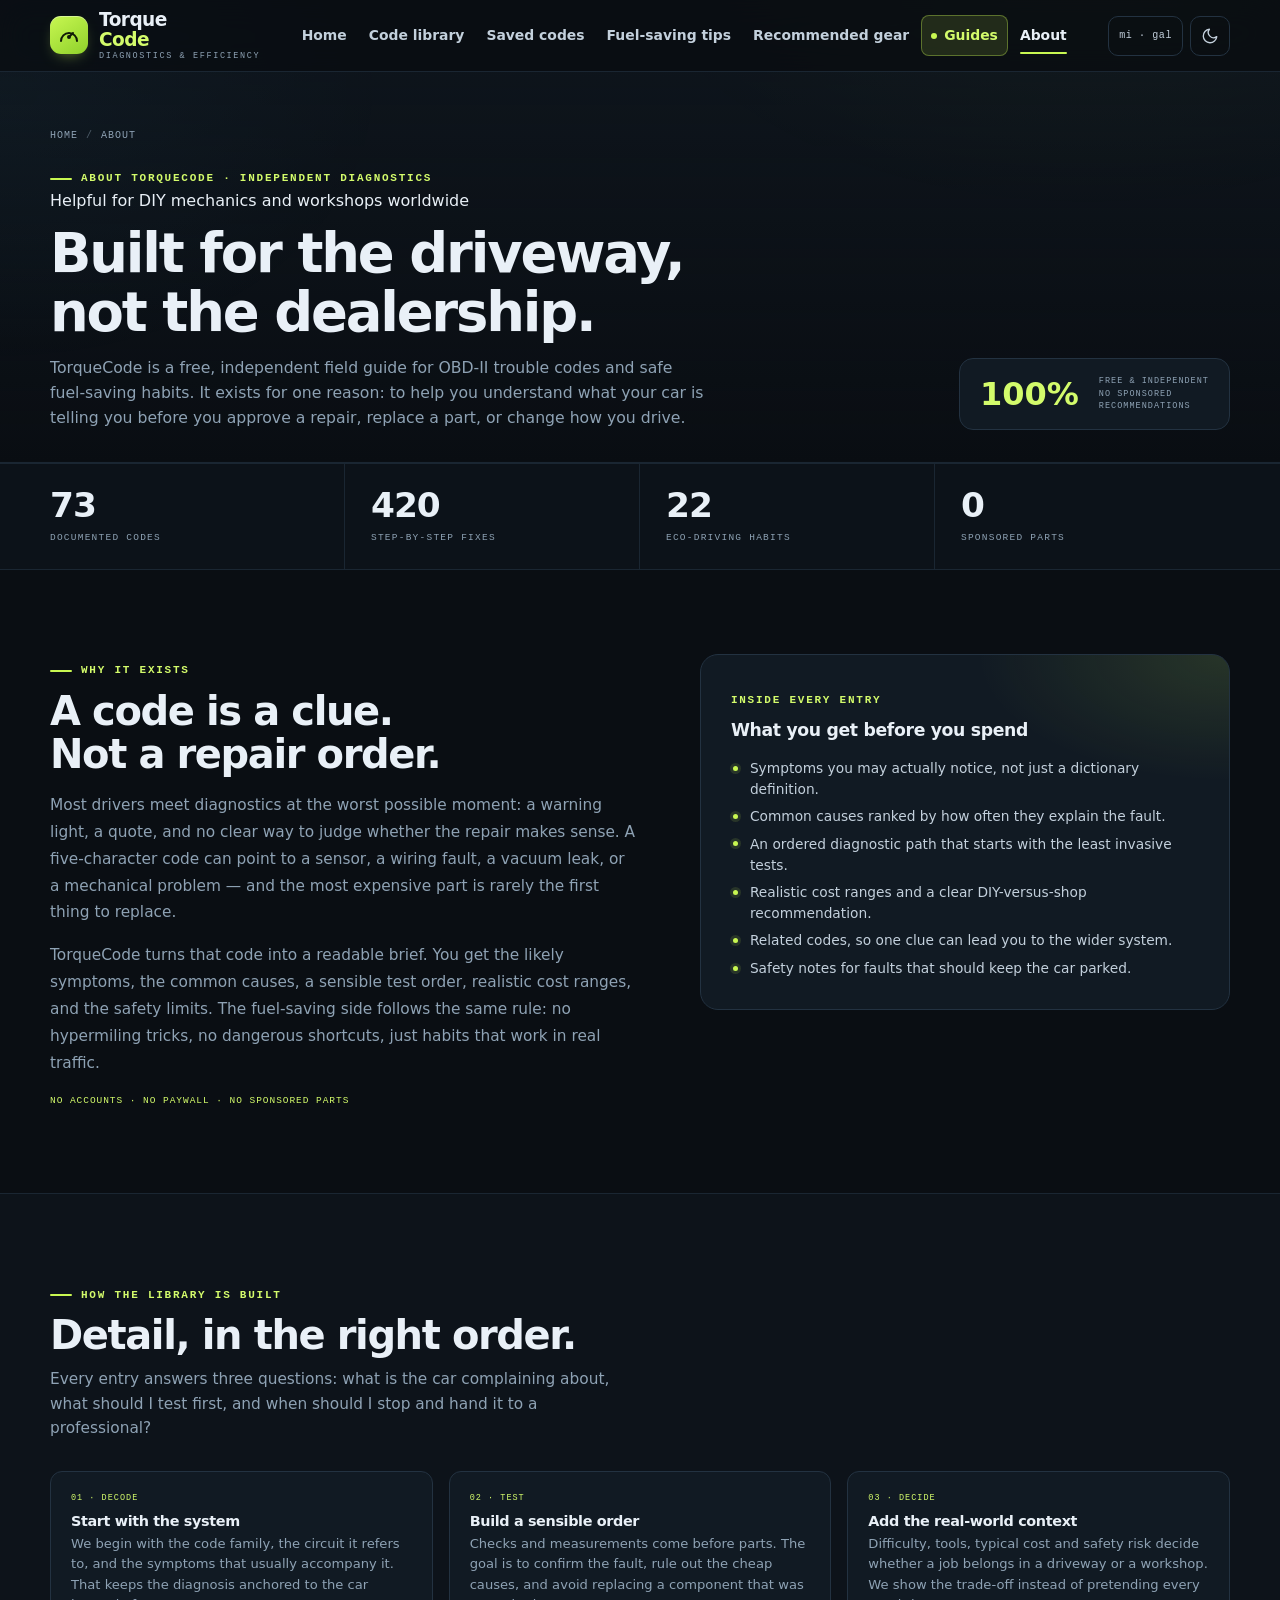
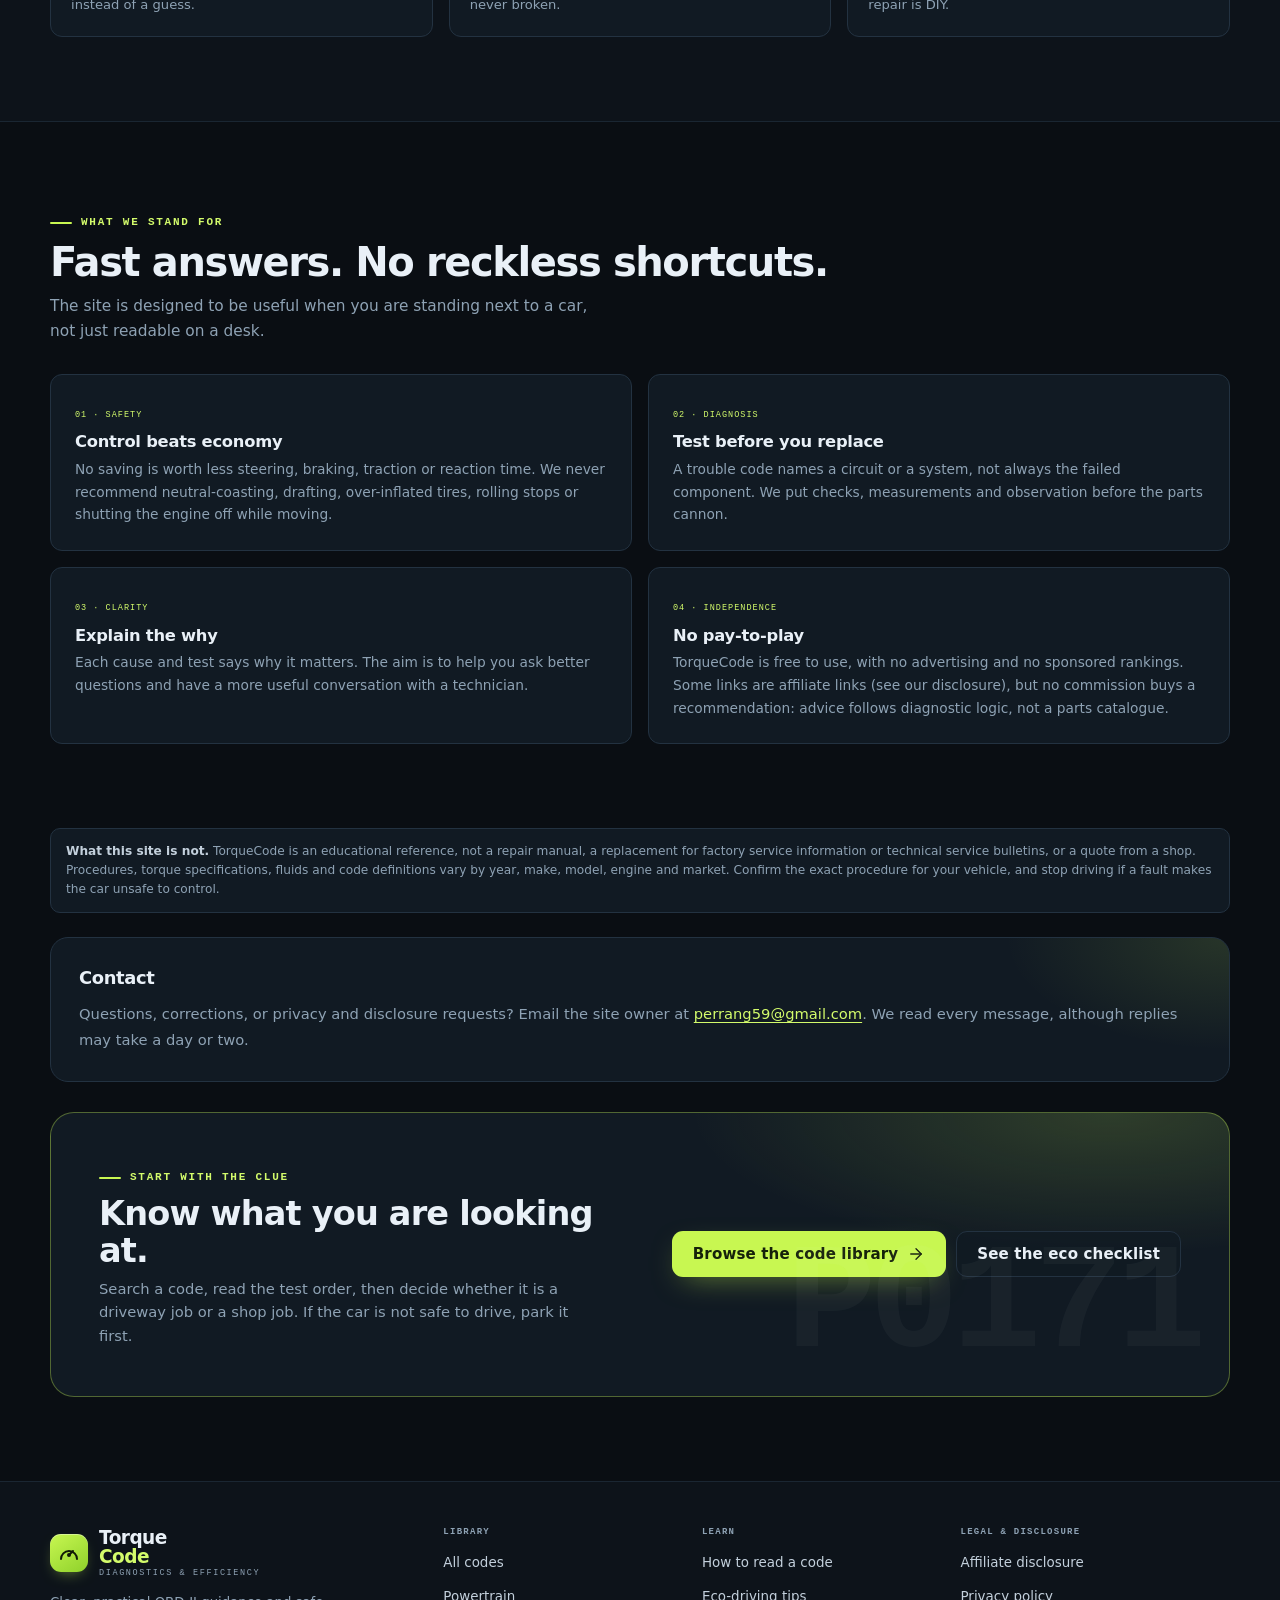
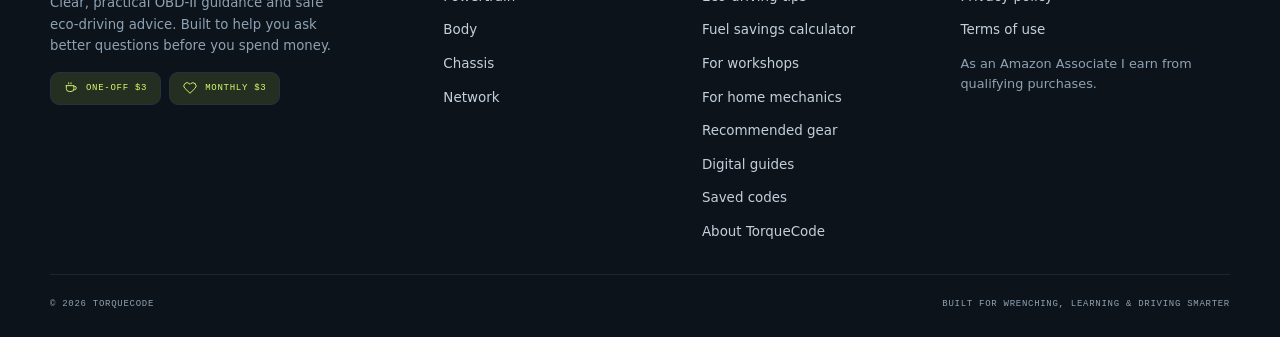
==== torquecode-site/about.html @ 04940f32 "Add worldwide audience tagline to all pages" ====
<!DOCTYPE html>
<html lang="en" data-theme="dark">
<head>
  <!-- Google Tag Manager -->
  <script>(function(w,d,s,l,i){w[l]=w[l]||[];w[l].push({'gtm.start':
new Date().getTime(),event:'gtm.js'});var f=d.getElementsByTagName(s)[0],
j=d.createElement(s),dl=l!='dataLayer'?'&l='+l:'';j.async=true;j.src=
'https://www.googletagmanager.com/gtm.js?id='+i+dl;f.parentNode.insertBefore(j,f);
})(window,document,'script','dataLayer','GTM-W3267GGH');</script>
  <!-- End Google Tag Manager -->
  <!-- Google AdSense -->
  <script async src="https://pagead2.googlesyndication.com/pagead/js/adsbygoogle.js?client=ca-pub-1344509312624965"
     crossorigin="anonymous"></script>
  <!-- End Google AdSense -->
  <meta charset="UTF-8">
  <meta name="viewport" content="width=device-width, initial-scale=1">
  <title>About TorqueCode — Independent OBD-II Guidance</title>
  <meta name="description" content="Why TorqueCode exists: independent, practical OBD-II diagnostics, clear fix paths and safe fuel-saving advice with no sponsored parts or paywalls.">
  <link rel="canonical" href="https://torquecode.co.za/about.html">
  <link rel="alternate" type="application/rss+xml" title="TorqueCode RSS feed" href="https://torquecode.co.za/feed.xml">
  <meta property="og:type" content="website">
  <meta property="og:site_name" content="TorqueCode">
  <meta property="og:locale" content="en_ZA">
  <meta property="og:title" content="About TorqueCode — Independent OBD-II Guidance">
  <meta property="og:description" content="Why TorqueCode exists: independent, practical OBD-II diagnostics, clear fix paths and safe fuel-saving advice with no sponsored parts or paywalls.">
  <meta property="og:url" content="https://torquecode.co.za/about.html">
  <meta name="twitter:card" content="summary">
  <meta name="twitter:title" content="About TorqueCode — Independent OBD-II Guidance">
  <meta name="twitter:description" content="Why TorqueCode exists: independent, practical OBD-II diagnostics, clear fix paths and safe fuel-saving advice with no sponsored parts or paywalls.">
  <script type="application/ld+json">
  {
    "@context": "https://schema.org",
    "@graph": [
      {
        "@type": "Organization",
        "@id": "https://torquecode.co.za/#organization",
        "name": "TorqueCode",
        "url": "https://torquecode.co.za/",
        "logo": "https://torquecode.co.za/favicon.svg",
        "description": "Independent OBD-II diagnostics, repair guidance and safe fuel-saving advice."
      },
      {
        "@type": "AboutPage",
        "@id": "https://torquecode.co.za/about.html#webpage",
        "url": "https://torquecode.co.za/about.html",
        "name": "About TorqueCode — Independent OBD-II Guidance",
        "description": "Why TorqueCode exists: independent, practical OBD-II diagnostics, clear fix paths and safe fuel-saving advice with no sponsored parts or paywalls.",
        "inLanguage": "en",
        "isPartOf": { "@id": "https://torquecode.co.za/#website" },
        "publisher": { "@id": "https://torquecode.co.za/#organization" },
        "about": { "@id": "https://torquecode.co.za/#organization" }
      },
      {
        "@type": "BreadcrumbList",
        "@id": "https://torquecode.co.za/about.html#breadcrumb",
        "itemListElement": [
          { "@type": "ListItem", "position": 1, "name": "Home", "item": "https://torquecode.co.za/" },
          { "@type": "ListItem", "position": 2, "name": "About", "item": "https://torquecode.co.za/about.html" }
        ]
      }
    ]
  }
  </script>
  <meta name="theme-color" content="#0a0e13">
  <link rel="icon" href="favicon.svg" type="image/svg+xml">
  <link rel="stylesheet" href="css/styles.css?v=2">
  <script>
    (function () {
      try {
        var raw = localStorage.getItem("tc-theme");
        if (raw) {
          var theme = JSON.parse(raw);
          if (theme === "light" || theme === "dark") document.documentElement.setAttribute("data-theme", theme);
        }
      } catch (e) { /* default dark */ }
    })();
  </script>
</head>
<body>
  <!-- Google Tag Manager (noscript) -->
  <noscript><iframe src="https://www.googletagmanager.com/ns.html?id=GTM-W3267GGH"
  height="0" width="0" style="display:none;visibility:hidden"></iframe></noscript>
  <!-- End Google Tag Manager (noscript) -->
  <a class="skip-link" href="#main">Skip to content</a>

  <header class="site-header">
    <div class="container header-inner">
      <a class="brand" href="index.html">
        <span class="brand-mark" aria-hidden="true">
          <svg viewBox="0 0 24 24" fill="none" stroke="currentColor" stroke-linecap="round" stroke-linejoin="round">
            <path d="M4 18a8 8 0 1 1 16 0"/><path d="m12 14 4-4"/><circle cx="12" cy="14" r="1" fill="currentColor"/>
          </svg>
        </span>
        <span class="brand-name">Torque<span class="accent">Code</span><small>Diagnostics &amp; efficiency</small></span>
      </a>
      <nav class="nav" id="site-nav" aria-label="Main navigation">
        <a class="nav-link" href="index.html">Home</a>
        <a class="nav-link" href="codes.html">Code library</a>
        <a class="nav-link" href="codes.html?view=saved">Saved codes</a>
        <a class="nav-link" href="tips.html">Fuel-saving tips</a>
        <a class="nav-link" href="gear.html">Recommended gear</a>
        <a class="nav-link nav-guides" href="digital-products.html"><span class="nav-guides-long">Digital guides</span><span class="nav-guides-short">Guides</span></a>
        <a class="nav-link is-active" href="about.html">About</a>
      </nav>
      <div class="header-actions">
        <button class="units-btn" data-units-toggle type="button" aria-label="Switch to kilometres and litres" title="Switch to kilometres and litres">
          <span data-units-label>mi · gal</span>
        </button>
        <button class="icon-btn theme-toggle" data-theme-toggle type="button" aria-label="Switch to light theme" title="Switch theme">
          <svg class="icon moon" viewBox="0 0 24 24" aria-hidden="true"><path d="M21 12.8A9 9 0 1 1 11.2 3 7 7 0 0 0 21 12.8z"/></svg>
          <svg class="icon sun" viewBox="0 0 24 24" aria-hidden="true"><circle cx="12" cy="12" r="4"/><path d="M12 2v2M12 20v2M4.93 4.93l1.42 1.42M17.66 17.66l1.41 1.41M2 12h2M20 12h2M4.93 19.07l1.42-1.42M17.66 6.34l1.41-1.41"/></svg>
        </button>
        <button class="icon-btn menu-btn" data-menu-toggle type="button" aria-label="Open menu" aria-expanded="false" aria-controls="site-nav">
          <svg class="icon" viewBox="0 0 24 24" aria-hidden="true"><path d="M4 7h16M4 12h16M4 17h16"/></svg>
        </button>
      </div>
    </div>
  </header>

  <main id="main">
    <section class="page-hero">
      <div class="container">
        <nav class="breadcrumb" aria-label="Breadcrumb">
          <a href="index.html">Home</a><span class="sep">/</span><span>About</span>
        </nav>
        <div class="page-hero-with-side">
          <div>
            <span class="eyebrow">About TorqueCode · independent diagnostics</span>
            <p class="worldwide-note">Helpful for DIY mechanics and workshops worldwide</p>
            <h1 class="page-title">Built for the driveway,<br>not the dealership.</h1>
            <p class="page-sub">TorqueCode is a free, independent field guide for OBD-II trouble codes and safe fuel-saving habits. It exists for one reason: to help you understand what your car is telling you before you approve a repair, replace a part, or change how you drive.</p>
          </div>
          <div class="hero-mini-panel">
            <div class="big">100%</div>
            <div class="small">free &amp; independent<br>no sponsored<br>recommendations</div>
          </div>
        </div>
      </div>
    </section>

    <section class="stat-strip" aria-label="TorqueCode at a glance">
      <div class="container">
        <div class="stats">
          <div class="stat">
            <div class="stat-value">73</div>
            <div class="stat-label">Documented codes</div>
          </div>
          <div class="stat">
            <div class="stat-value">420</div>
            <div class="stat-label">Step-by-step fixes</div>
          </div>
          <div class="stat">
            <div class="stat-value">22</div>
            <div class="stat-label">Eco-driving habits</div>
          </div>
          <div class="stat">
            <div class="stat-value">0</div>
            <div class="stat-label">Sponsored parts</div>
          </div>
        </div>
      </div>
    </section>

    <section class="section">
      <div class="container about-grid">
        <div class="about-copy reveal">
          <span class="eyebrow">Why it exists</span>
          <h2 class="section-title">A code is a clue.<br>Not a repair order.</h2>
          <p>Most drivers meet diagnostics at the worst possible moment: a warning light, a quote, and no clear way to judge whether the repair makes sense. A five-character code can point to a sensor, a wiring fault, a vacuum leak, or a mechanical problem — and the most expensive part is rarely the first thing to replace.</p>
          <p>TorqueCode turns that code into a readable brief. You get the likely symptoms, the common causes, a sensible test order, realistic cost ranges, and the safety limits. The fuel-saving side follows the same rule: no hypermiling tricks, no dangerous shortcuts, just habits that work in real traffic.</p>
          <p class="about-signoff">No accounts · no paywall · no sponsored parts</p>
        </div>

        <aside class="about-panel reveal" aria-labelledby="inside-entry">
          <span class="eyebrow no-rule">Inside every entry</span>
          <h3 id="inside-entry">What you get before you spend</h3>
          <ul class="check-list">
            <li>Symptoms you may actually notice, not just a dictionary definition.</li>
            <li>Common causes ranked by how often they explain the fault.</li>
            <li>An ordered diagnostic path that starts with the least invasive tests.</li>
            <li>Realistic cost ranges and a clear DIY-versus-shop recommendation.</li>
            <li>Related codes, so one clue can lead you to the wider system.</li>
            <li>Safety notes for faults that should keep the car parked.</li>
          </ul>
        </aside>
      </div>
    </section>

    <section class="section" style="background: var(--bg-soft); border-block: 1px solid var(--line-soft);">
      <div class="container">
        <div class="section-head">
          <div>
            <span class="eyebrow">How the library is built</span>
            <h2 class="section-title">Detail, in the right order.</h2>
            <p class="section-sub">Every entry answers three questions: what is the car complaining about, what should I test first, and when should I stop and hand it to a professional?</p>
          </div>
        </div>
        <div class="facts">
          <div class="fact">
            <div class="fact-label">01 · Decode</div>
            <h3>Start with the system</h3>
            <p>We begin with the code family, the circuit it refers to, and the symptoms that usually accompany it. That keeps the diagnosis anchored to the car instead of a guess.</p>
          </div>
          <div class="fact">
            <div class="fact-label">02 · Test</div>
            <h3>Build a sensible order</h3>
            <p>Checks and measurements come before parts. The goal is to confirm the fault, rule out the cheap causes, and avoid replacing a component that was never broken.</p>
          </div>
          <div class="fact">
            <div class="fact-label">03 · Decide</div>
            <h3>Add the real-world context</h3>
            <p>Difficulty, tools, typical cost and safety risk decide whether a job belongs in a driveway or a workshop. We show the trade-off instead of pretending every repair is DIY.</p>
          </div>
        </div>
      </div>
    </section>

    <section class="section">
      <div class="container">
        <div class="section-head">
          <div>
            <span class="eyebrow">What we stand for</span>
            <h2 class="section-title">Fast answers. No reckless shortcuts.</h2>
            <p class="section-sub">The site is designed to be useful when you are standing next to a car, not just readable on a desk.</p>
          </div>
        </div>
        <div class="about-values">
          <article class="about-value">
            <span class="num">01 · Safety</span>
            <h3>Control beats economy</h3>
            <p>No saving is worth less steering, braking, traction or reaction time. We never recommend neutral-coasting, drafting, over-inflated tires, rolling stops or shutting the engine off while moving.</p>
          </article>
          <article class="about-value">
            <span class="num">02 · Diagnosis</span>
            <h3>Test before you replace</h3>
            <p>A trouble code names a circuit or a system, not always the failed component. We put checks, measurements and observation before the parts cannon.</p>
          </article>
          <article class="about-value">
            <span class="num">03 · Clarity</span>
            <h3>Explain the why</h3>
            <p>Each cause and test says why it matters. The aim is to help you ask better questions and have a more useful conversation with a technician.</p>
          </article>
          <article class="about-value">
            <span class="num">04 · Independence</span>
            <h3>No pay-to-play</h3>
            <p>TorqueCode is free to use, with no advertising and no sponsored rankings. Some links are affiliate links (see our <a href="disclosure.html">disclosure</a>), but no commission buys a recommendation: advice follows diagnostic logic, not a parts catalogue.</p>
          </article>
        </div>
      </div>
    </section>

    <section class="section" style="padding-top: 0;">
      <div class="container">
        <div class="disclaimer">
          <strong>What this site is not.</strong> TorqueCode is an educational reference, not a repair manual, a replacement for factory service information or technical service bulletins, or a quote from a shop. Procedures, torque specifications, fluids and code definitions vary by year, make, model, engine and market. Confirm the exact procedure for your vehicle, and stop driving if a fault makes the car unsafe to control.
        </div>
        <div class="legal-block" style="margin-top: 24px;">
          <h2>Contact</h2>
          <p>Questions, corrections, or privacy and disclosure requests? Email the site owner at <a href="mailto:perrang59@gmail.com">perrang59@gmail.com</a>. We read every message, although replies may take a day or two.</p>
        </div>
        <div class="cta-band reveal" style="margin-top: 30px;">
          <div>
            <span class="eyebrow">Start with the clue</span>
            <h2 style="margin-top: 10px;">Know what you are looking at.</h2>
            <p>Search a code, read the test order, then decide whether it is a driveway job or a shop job. If the car is not safe to drive, park it first.</p>
          </div>
          <div style="display: flex; gap: 10px; flex-wrap: wrap;">
            <a class="btn btn-primary" href="codes.html">Browse the code library <svg class="icon" viewBox="0 0 24 24" aria-hidden="true"><path d="M5 12h14"/><path d="m12 5 7 7-7 7"/></svg></a>
            <a class="btn btn-ghost" href="tips.html">See the eco checklist</a>
          </div>
        </div>
      </div>
    </section>
  </main>

  <footer class="site-footer">
    <div class="container">
      <div class="footer-grid">
        <div class="footer-brand">
          <a class="brand" href="index.html">
            <span class="brand-mark" aria-hidden="true">
              <svg viewBox="0 0 24 24" fill="none" stroke="currentColor" stroke-linecap="round" stroke-linejoin="round">
                <path d="M4 18a8 8 0 1 1 16 0"/><path d="m12 14 4-4"/><circle cx="12" cy="14" r="1" fill="currentColor"/>
              </svg>
            </span>
            <span class="brand-name">Torque<span class="accent">Code</span><small>Diagnostics &amp; efficiency</small></span>
          </a>
          <p>Clear, practical OBD-II guidance and safe eco-driving advice. Built to help you ask better questions before you spend money.</p>
          <div class="support-actions">
            <a class="support-btn" href="https://www.patreon.com/torquecode/posts/torquecode-one-3-175774442" target="_blank" rel="noopener noreferrer" title="One-off $3 support - never required to use TorqueCode">
              <svg viewBox="0 0 24 24" fill="none" stroke="currentColor" stroke-width="1.6" stroke-linecap="round" stroke-linejoin="round" aria-hidden="true"><path d="M4 8h13v5a5 5 0 0 1-5 5H9a5 5 0 0 1-5-5V8z"/><path d="M17 9h1a3 3 0 0 1 0 6h-1"/><path d="M8 3v2M12 3v2"/></svg>
              One-off $3
            </a>
            <a class="support-btn" href="https://www.patreon.com/join/torquecode" target="_blank" rel="noopener noreferrer" title="$3 per month - never required to use TorqueCode">
              <svg viewBox="0 0 24 24" fill="none" stroke="currentColor" stroke-width="1.6" stroke-linecap="round" stroke-linejoin="round" aria-hidden="true"><path d="M20.8 4.6a5.5 5.5 0 0 0-7.8 0L12 5.7l-1.1-1.1a5.5 5.5 0 0 0-7.8 7.8L12 21l8.8-8.6a5.5 5.5 0 0 0 0-7.8z"/></svg>
              Monthly $3
            </a>
          </div>
        </div>
        <div class="footer-col">
          <h3>Library</h3>
          <ul>
            <li><a href="codes.html">All codes</a></li>
            <li><a href="codes.html?system=P">Powertrain</a></li>
            <li><a href="codes.html?system=B">Body</a></li>
            <li><a href="codes.html?system=C">Chassis</a></li>
            <li><a href="codes.html?system=U">Network</a></li>
          </ul>
        </div>
        <div class="footer-col">
          <h3>Learn</h3>
          <ul>
            <li><a href="index.html#anatomy">How to read a code</a></li>
            <li><a href="tips.html">Eco-driving tips</a></li>
            <li><a href="tips.html#calculator">Fuel savings calculator</a></li>
            <li><a href="for-workshops.html">For workshops</a></li>
            <li><a href="for-home-mechanics.html">For home mechanics</a></li>
            <li><a href="gear.html">Recommended gear</a></li>
            <li><a href="digital-products.html">Digital guides</a></li>
            <li><a href="codes.html?view=saved">Saved codes</a></li>
            <li><a href="about.html">About TorqueCode</a></li>
          </ul>
        </div>
        <div class="footer-col">
          <h3>Legal &amp; disclosure</h3>
          <ul>
            <li><a href="disclosure.html">Affiliate disclosure</a></li>
            <li><a href="privacy.html">Privacy policy</a></li>
            <li><a href="terms.html">Terms of use</a></li>
          </ul>
          <p class="footer-note" style="margin-top:12px;">As an Amazon Associate I earn from qualifying purchases.</p>
        </div>
      </div>
      <div class="footer-bottom">
        <span>© <span data-year>2026</span> TorqueCode</span>
        <span>Built for wrenching, learning &amp; driving smarter</span>
      </div>
    </div>
  </footer>

  <script src="js/common.js"></script>
</body>
</html>
---- torquecode-site/css/styles.css ----
/* ============================================================
   TorqueCode — design system
   ============================================================ */

:root {
  --bg: #0a0e13;
  --bg-soft: #0d131a;
  --panel: #111a23;
  --panel-2: #16222d;
  --panel-3: #1b2a36;
  --line: #233241;
  --line-soft: #1a2632;
  --text: #e9f0f7;
  --text-soft: #c3d0dc;
  --muted: #8ea2b4;
  --accent: #c8f751;
  --accent-ink: #15210a;
  --accent-text: #d3fb6b;
  --accent-soft: rgba(200, 247, 81, 0.12);
  --accent-line: rgba(200, 247, 81, 0.35);
  --info: #58c7f3;
  --warn: #f5b93c;
  --danger: #fb7185;
  --critical: #f2545b;
  --ok: #42d9a4;
  --shadow: 0 20px 50px -20px rgba(0, 0, 0, 0.65);
  --radius: 18px;
  --radius-sm: 12px;
  --font: "Segoe UI", system-ui, -apple-system, "Helvetica Neue", Arial, sans-serif;
  --font-display: "Bahnschrift", "Segoe UI Variable Display", "Segoe UI", system-ui, sans-serif;
  --font-mono: "Cascadia Mono", "SF Mono", "Consolas", "Liberation Mono", monospace;
  --max: 1180px;
  --header-h: 72px;
  color-scheme: dark;
}

[data-theme="light"] {
  --bg: #f4f7f9;
  --bg-soft: #eaf0f4;
  --panel: #ffffff;
  --panel-2: #f4f8fa;
  --panel-3: #eaf1f5;
  --line: #d7e1e8;
  --line-soft: #e4ebf0;
  --text: #0d1a23;
  --text-soft: #2b3d4a;
  --muted: #596d7c;
  --accent: #c3ef4e;
  --accent-ink: #182607;
  --accent-text: #3d620c;
  --accent-soft: rgba(101, 163, 13, 0.12);
  --accent-line: rgba(77, 124, 15, 0.3);
  --info: #0369a1;
  --warn: #a16207;
  --danger: #be123c;
  --critical: #b91c1c;
  --ok: #047857;
  --shadow: 0 20px 45px -24px rgba(16, 39, 55, 0.25);
  color-scheme: light;
}

*,
*::before,
*::after {
  box-sizing: border-box;
}

html {
  scroll-behavior: smooth;
  scroll-padding-top: calc(var(--header-h) + 24px);
}

body {
  margin: 0;
  min-height: 100vh;
  font-family: var(--font);
  font-size: 16px;
  line-height: 1.6;
  color: var(--text);
  background: var(--bg);
  -webkit-font-smoothing: antialiased;
  text-rendering: optimizeLegibility;
}

body::before {
  content: "";
  position: fixed;
  inset: 0;
  z-index: -1;
  pointer-events: none;
  background:
    radial-gradient(800px 500px at 85% -10%, rgba(200, 247, 81, 0.07), transparent 60%),
    radial-gradient(700px 500px at 0% 10%, rgba(88, 199, 243, 0.06), transparent 55%);
}

[data-theme="light"] body::before {
  background:
    radial-gradient(800px 500px at 85% -10%, rgba(101, 163, 13, 0.1), transparent 60%),
    radial-gradient(700px 500px at 0% 10%, rgba(3, 105, 161, 0.06), transparent 55%);
}

img,
svg {
  max-width: 100%;
}

a {
  color: inherit;
  text-decoration: none;
}

button,
input,
select,
textarea {
  font: inherit;
  color: inherit;
}

button {
  cursor: pointer;
}

h1, h2, h3, h4 {
  font-family: var(--font-display);
  line-height: 1.08;
  letter-spacing: -0.025em;
  margin: 0;
  font-weight: 700;
}

p {
  margin: 0;
}

ul, ol {
  margin: 0;
  padding: 0;
}

::selection {
  background: var(--accent);
  color: var(--accent-ink);
}

:focus-visible {
  outline: 2px solid var(--accent);
  outline-offset: 3px;
  border-radius: 6px;
}

.skip-link {
  position: absolute;
  left: 16px;
  top: -60px;
  z-index: 200;
  padding: 10px 16px;
  background: var(--accent);
  color: var(--accent-ink);
  border-radius: 8px;
  font-weight: 700;
  transition: top 0.2s;
}

.skip-link:focus {
  top: 12px;
}

.container {
  width: min(100% - 40px, var(--max));
  margin-inline: auto;
}

.eyebrow {
  display: inline-flex;
  align-items: center;
  gap: 9px;
  font-family: var(--font-mono);
  font-size: 11px;
  font-weight: 600;
  letter-spacing: 0.16em;
  text-transform: uppercase;
  color: var(--accent-text);
}

.eyebrow::before {
  content: "";
  width: 22px;
  height: 2px;
  background: var(--accent);
  border-radius: 2px;
}

.eyebrow.no-rule::before {
  display: none;
}

.mono {
  font-family: var(--font-mono);
}

.muted {
  color: var(--muted);
}

.accent {
  color: var(--accent-text);
}

.nowrap {
  white-space: nowrap;
}

.visually-hidden {
  position: absolute !important;
  width: 1px;
  height: 1px;
  padding: 0;
  margin: -1px;
  overflow: hidden;
  clip: rect(0 0 0 0);
  white-space: nowrap;
  border: 0;
}

/* ---------- Buttons ---------- */

.btn {
  display: inline-flex;
  align-items: center;
  justify-content: center;
  gap: 9px;
  min-height: 46px;
  padding: 0 20px;
  border: 1px solid transparent;
  border-radius: 11px;
  font-weight: 650;
  font-size: 0.94rem;
  letter-spacing: 0.01em;
  text-align: center;
  transition: transform 0.18s ease, background 0.18s ease, border-color 0.18s ease, box-shadow 0.18s ease;
  white-space: nowrap;
}

.btn:hover {
  transform: translateY(-1px);
}

.btn:active {
  transform: translateY(0);
}

.btn-primary {
  background: var(--accent);
  color: var(--accent-ink);
  box-shadow: 0 10px 30px -12px rgba(200, 247, 81, 0.55);
}

.btn-primary:hover {
  background: #d7ff6e;
}

[data-theme="light"] .btn-primary:hover {
  background: #b4e83c;
}

.btn-ghost {
  border-color: var(--line);
  background: color-mix(in srgb, var(--panel) 70%, transparent);
  color: var(--text);
}

.btn-ghost:hover {
  border-color: var(--accent-line);
  background: var(--panel-2);
}

.btn-sm {
  min-height: 38px;
  padding: 0 14px;
  font-size: 0.84rem;
  border-radius: 9px;
}

.btn .icon {
  flex: 0 0 auto;
}

.icon {
  width: 18px;
  height: 18px;
  stroke: currentColor;
  fill: none;
  stroke-width: 1.8;
  stroke-linecap: round;
  stroke-linejoin: round;
}

.icon-sm {
  width: 15px;
  height: 15px;
}

/* ---------- Header ---------- */

.site-header {
  position: sticky;
  top: 0;
  z-index: 100;
  height: var(--header-h);
  border-bottom: 1px solid var(--line-soft);
  background: color-mix(in srgb, var(--bg) 82%, transparent);
  backdrop-filter: blur(16px) saturate(140%);
  -webkit-backdrop-filter: blur(16px) saturate(140%);
}

.header-inner {
  height: 100%;
  display: flex;
  align-items: center;
  justify-content: space-between;
  gap: 24px;
}

.brand {
  display: inline-flex;
  align-items: center;
  gap: 11px;
  flex: 0 0 auto;
}

.brand-mark {
  display: grid;
  place-items: center;
  width: 38px;
  height: 38px;
  border-radius: 11px;
  background: linear-gradient(145deg, var(--accent), #8fd12b);
  color: #101a07;
  box-shadow: inset 0 1px 0 rgba(255, 255, 255, 0.4), 0 6px 16px -8px rgba(200, 247, 81, 0.7);
}

.brand-mark svg {
  width: 24px;
  height: 24px;
  stroke-width: 2;
}

.brand-name {
  font-family: var(--font-display);
  font-weight: 700;
  font-size: 1.16rem;
  letter-spacing: -0.03em;
  line-height: 1.05;
  display: flex;
  flex-direction: column;
}

.brand-name small {
  font-family: var(--font-mono);
  font-size: 8.5px;
  font-weight: 500;
  letter-spacing: 0.19em;
  text-transform: uppercase;
  color: var(--muted);
  margin-top: 3px;
}

.brand-name .accent {
  color: var(--accent-text);
}

.nav,
.site-nav {
  display: flex;
  align-items: center;
  gap: 4px;
}

.nav-link {
  position: relative;
  padding: 9px 13px;
  border-radius: 8px;
  font-size: 0.92rem;
  font-weight: 550;
  color: var(--text-soft);
  transition: color 0.16s, background 0.16s;
}

.nav-link:hover {
  color: var(--text);
  background: var(--panel-2);
}

.nav-link.is-active {
  color: var(--text);
}

.nav-link.is-active::after {
  content: "";
  position: absolute;
  left: 13px;
  right: 13px;
  bottom: 2px;
  height: 2px;
  border-radius: 2px;
  background: var(--accent);
}

.nav-guides {
  color: var(--accent-text);
  background: var(--accent-soft);
  box-shadow: inset 0 0 0 1px var(--accent-line);
}

.nav-guides::before {
  content: "";
  display: inline-block;
  width: 6px;
  height: 6px;
  margin-right: 7px;
  border-radius: 50%;
  background: var(--accent);
  vertical-align: 1px;
}

.nav-guides:hover {
  color: var(--accent-text);
  background: color-mix(in srgb, var(--accent) 22%, transparent);
}

.nav-guides-short {
  display: none;
}

.header-actions {
  display: flex;
  align-items: center;
  gap: 7px;
}

.icon-btn {
  display: inline-grid;
  place-items: center;
  width: 40px;
  height: 40px;
  border: 1px solid var(--line);
  border-radius: 10px;
  background: transparent;
  color: var(--text-soft);
  transition: background 0.16s, color 0.16s, border-color 0.16s;
}

.icon-btn:hover {
  background: var(--panel-2);
  color: var(--text);
  border-color: var(--accent-line);
}

.units-btn {
  display: inline-flex;
  align-items: center;
  justify-content: center;
  min-width: 56px;
  height: 40px;
  padding: 0 10px;
  border: 1px solid var(--line);
  border-radius: 10px;
  background: transparent;
  color: var(--text-soft);
  font-family: var(--font-mono);
  font-size: 10px;
  letter-spacing: 0.06em;
  line-height: 1;
  white-space: nowrap;
  transition: background 0.16s, color 0.16s, border-color 0.16s;
}

.units-btn:hover,
.units-btn:focus-visible {
  background: var(--panel-2);
  color: var(--text);
  border-color: var(--accent-line);
}

.units-btn[data-current-units="metric"] {
  color: var(--text);
}

@media (max-width: 420px) {
  .units-btn {
    min-width: 48px;
    padding: 0 7px;
    font-size: 9px;
  }
}

.theme-toggle .sun {
  display: none;
}

[data-theme="light"] .theme-toggle .sun {
  display: block;
}

[data-theme="light"] .theme-toggle .moon {
  display: none;
}

.menu-btn {
  display: none;
}

/* ---------- Hero ---------- */

.hero {
  position: relative;
  padding: clamp(48px, 7vw, 86px) 0 clamp(42px, 6vw, 64px);
  overflow: hidden;
}

.hero::before {
  content: "";
  position: absolute;
  inset: 0;
  z-index: -1;
  background-image:
    linear-gradient(var(--line-soft) 1px, transparent 1px),
    linear-gradient(90deg, var(--line-soft) 1px, transparent 1px);
  background-size: 64px 64px;
  opacity: 0.35;
  mask-image: radial-gradient(ellipse 80% 70% at 60% 30%, #000 20%, transparent 75%);
  -webkit-mask-image: radial-gradient(ellipse 80% 70% at 60% 30%, #000 20%, transparent 75%);
}

.hero-grid {
  display: grid;
  grid-template-columns: minmax(0, 1.08fr) minmax(0, 0.92fr);
  gap: clamp(32px, 5vw, 64px);
  align-items: center;
}

.hero-title {
  margin: 18px 0 20px;
  font-size: clamp(2.55rem, 5.4vw, 4.35rem);
  letter-spacing: -0.045em;
  line-height: 0.98;
}

.hero-title .line-2 {
  display: block;
  color: var(--muted);
}

.hero-title em {
  font-style: normal;
  color: var(--accent-text);
  position: relative;
}

.hero-sub {
  max-width: 54ch;
  font-size: clamp(1rem, 1.2vw, 1.08rem);
  color: var(--muted);
  line-height: 1.65;
}

.hero-search {
  margin: 30px 0 16px;
}

.search-shell {
  position: relative;
  z-index: 5;
  max-width: 560px;
}

.search-field {
  display: flex;
  align-items: center;
  gap: 12px;
  padding: 8px 8px 8px 17px;
  border: 1px solid var(--line);
  border-radius: 14px;
  background: var(--panel);
  box-shadow: var(--shadow);
  transition: border-color 0.18s, box-shadow 0.18s;
}

.search-field:focus-within {
  border-color: var(--accent-line);
  box-shadow: 0 0 0 4px var(--accent-soft), var(--shadow);
}

.search-field > .icon {
  flex: 0 0 auto;
  color: var(--muted);
  width: 20px;
  height: 20px;
}

.search-input {
  flex: 1;
  min-width: 0;
  height: 40px;
  border: 0;
  background: transparent;
  font-family: var(--font-mono);
  font-size: 0.95rem;
  letter-spacing: 0.04em;
  color: var(--text);
}

.search-input::placeholder {
  color: var(--muted);
  font-family: var(--font);
  letter-spacing: 0;
  font-size: 0.92rem;
}

.search-input:focus {
  outline: none;
}

.search-suggest {
  position: absolute;
  top: calc(100% + 8px);
  left: 0;
  right: 0;
  max-height: 330px;
  overflow-y: auto;
  padding: 6px;
  border: 1px solid var(--line);
  border-radius: 13px;
  background: var(--panel);
  box-shadow: var(--shadow);
  display: none;
}

.search-suggest.is-open {
  display: block;
  animation: pop 0.14s ease-out;
}

.suggest-item {
  display: flex;
  align-items: center;
  gap: 12px;
  width: 100%;
  padding: 10px 11px;
  border: 0;
  border-radius: 9px;
  background: transparent;
  text-align: left;
  color: var(--text);
}

.suggest-item:hover,
.suggest-item:focus-visible,
.suggest-item.is-active {
  background: var(--panel-2);
  outline: none;
}

.suggest-code {
  flex: 0 0 auto;
  font-family: var(--font-mono);
  font-weight: 700;
  font-size: 0.82rem;
  color: var(--accent-text);
  background: var(--accent-soft);
  border: 1px solid var(--accent-line);
  padding: 3px 7px;
  border-radius: 6px;
}

.suggest-title {
  font-size: 0.87rem;
  color: var(--text-soft);
  overflow: hidden;
  text-overflow: ellipsis;
  white-space: nowrap;
}

.suggest-empty {
  padding: 16px;
  font-size: 0.88rem;
  color: var(--muted);
  text-align: center;
}

.search-hints {
  display: flex;
  align-items: center;
  flex-wrap: wrap;
  gap: 7px;
  margin-top: 13px;
  font-size: 0.78rem;
  color: var(--muted);
}

.hint-chip {
  padding: 4px 9px;
  border: 1px solid var(--line);
  border-radius: 999px;
  background: transparent;
  font-family: var(--font-mono);
  font-size: 0.74rem;
  font-weight: 600;
  color: var(--text-soft);
  transition: border-color 0.15s, color 0.15s, background 0.15s;
}

.hint-chip:hover {
  border-color: var(--accent-line);
  color: var(--accent-text);
  background: var(--accent-soft);
}

.hero-points {
  display: flex;
  flex-wrap: wrap;
  gap: 8px 22px;
  margin-top: 26px;
  font-size: 0.84rem;
  color: var(--muted);
}

.hero-points span {
  display: inline-flex;
  align-items: center;
  gap: 7px;
}

.hero-points .icon {
  width: 15px;
  height: 15px;
  color: var(--accent-text);
}

/* Scanner visual */

.scanner-wrap {
  position: relative;
  max-width: 440px;
  margin-left: auto;
}

.scanner {
  position: relative;
  z-index: 2;
  border: 1px solid var(--line);
  border-radius: 21px;
  background: linear-gradient(155deg, var(--panel-2), var(--panel));
  box-shadow: var(--shadow), inset 0 1px 0 rgba(255, 255, 255, 0.05);
  overflow: hidden;
}

.scanner::after {
  content: "";
  position: absolute;
  inset: 0;
  pointer-events: none;
  background: linear-gradient(120deg, rgba(200, 247, 81, 0.07), transparent 38%);
}

.scanner-head {
  display: flex;
  align-items: center;
  justify-content: space-between;
  padding: 14px 18px;
  border-bottom: 1px solid var(--line-soft);
  font-family: var(--font-mono);
  font-size: 10px;
  letter-spacing: 0.14em;
  text-transform: uppercase;
  color: var(--muted);
}

.scanner-live {
  display: inline-flex;
  align-items: center;
  gap: 7px;
  color: var(--ok);
}

.live-dot {
  width: 7px;
  height: 7px;
  border-radius: 50%;
  background: var(--ok);
  box-shadow: 0 0 0 0 rgba(66, 217, 164, 0.5);
  animation: pulse 2s infinite;
}

.scanner-body {
  padding: 22px 22px 18px;
}

.scanner-kicker {
  display: flex;
  justify-content: space-between;
  font-family: var(--font-mono);
  font-size: 10.5px;
  letter-spacing: 0.1em;
  text-transform: uppercase;
  color: var(--muted);
}

.scanner-code {
  font-family: var(--font-mono);
  font-size: clamp(3.2rem, 7vw, 4.6rem);
  font-weight: 700;
  letter-spacing: -0.05em;
  line-height: 1;
  color: var(--accent-text);
  margin: 6px 0 2px;
  text-shadow: 0 0 34px rgba(200, 247, 81, 0.28);
}

.scanner-title {
  font-family: var(--font-display);
  font-size: 1.06rem;
  font-weight: 600;
  letter-spacing: -0.01em;
  color: var(--text);
  min-height: 2.4em;
}

.wave {
  display: block;
  width: 100%;
  height: 46px;
  margin: 12px 0 6px;
  overflow: visible;
}

.wave path {
  stroke: var(--accent);
  stroke-width: 2;
  fill: none;
  stroke-linecap: round;
  stroke-dasharray: 6 5;
  animation: dash 14s linear infinite;
  filter: drop-shadow(0 0 6px rgba(200, 247, 81, 0.45));
}

.scanner-stats {
  display: grid;
  grid-template-columns: repeat(3, 1fr);
  border-top: 1px solid var(--line-soft);
  margin-top: 8px;
}

.scanner-stat {
  padding: 12px 10px;
  border-right: 1px solid var(--line-soft);
  text-align: center;
}

.scanner-stat:last-child {
  border-right: 0;
}

.scanner-stat span {
  display: block;
  font-family: var(--font-mono);
  font-size: 8.5px;
  letter-spacing: 0.12em;
  text-transform: uppercase;
  color: var(--muted);
  margin-bottom: 3px;
}

.scanner-stat strong {
  font-size: 0.8rem;
  font-weight: 600;
  color: var(--text-soft);
}

.scanner-stat strong.hot {
  color: var(--warn);
}

.scanner-foot {
  display: flex;
  align-items: center;
  justify-content: space-between;
  gap: 8px;
  padding: 11px 18px;
  border-top: 1px solid var(--line-soft);
  background: var(--bg-soft);
  font-size: 0.78rem;
  color: var(--muted);
}

.scanner-foot .fix-count {
  display: inline-flex;
  align-items: center;
  gap: 6px;
  color: var(--text-soft);
}

.float-chip {
  position: absolute;
  z-index: 3;
  display: flex;
  align-items: center;
  gap: 8px;
  padding: 8px 12px;
  border: 1px solid var(--line);
  border-radius: 999px;
  background: color-mix(in srgb, var(--panel) 92%, transparent);
  backdrop-filter: blur(8px);
  box-shadow: var(--shadow);
  font-size: 0.76rem;
  color: var(--text-soft);
  animation: float 6s ease-in-out infinite;
}

.float-chip strong {
  font-family: var(--font-mono);
  font-size: 0.72rem;
  color: var(--accent-text);
}

.float-chip.one {
  top: 22px;
  right: -18px;
}

.float-chip.two {
  bottom: 46px;
  left: -26px;
  animation-delay: -2.6s;
}

.float-chip .dot {
  width: 7px;
  height: 7px;
  border-radius: 50%;
  background: var(--warn);
}

.float-chip .dot.ok {
  background: var(--ok);
}

/* ---------- Stats strip ---------- */

.stat-strip {
  border-block: 1px solid var(--line-soft);
  background: color-mix(in srgb, var(--panel) 45%, transparent);
}

.stats {
  display: grid;
  grid-template-columns: repeat(4, 1fr);
}

.stat {
  padding: 24px 26px;
  border-right: 1px solid var(--line-soft);
}

.stat:first-child {
  padding-left: 0;
}

.stat:last-child {
  border-right: 0;
}

.stat-value {
  font-family: var(--font-display);
  font-size: clamp(1.6rem, 3vw, 2.15rem);
  font-weight: 700;
  letter-spacing: -0.03em;
  line-height: 1;
  color: var(--text);
}

.stat-value .accent {
  color: var(--accent-text);
}

.stat-label {
  margin-top: 7px;
  font-family: var(--font-mono);
  font-size: 9.5px;
  letter-spacing: 0.13em;
  text-transform: uppercase;
  color: var(--muted);
}

/* ---------- Sections ---------- */

.section {
  padding: clamp(52px, 7vw, 84px) 0;
}

.section-head {
  display: flex;
  align-items: flex-end;
  justify-content: space-between;
  gap: 24px;
  margin-bottom: 30px;
}

.section-title {
  font-size: clamp(1.7rem, 3.4vw, 2.5rem);
  letter-spacing: -0.035em;
  margin-top: 10px;
}

.section-sub {
  max-width: 58ch;
  margin-top: 10px;
  color: var(--muted);
  font-size: 0.96rem;
}

.link-arrow {
  display: inline-flex;
  align-items: center;
  gap: 7px;
  flex: 0 0 auto;
  font-size: 0.88rem;
  font-weight: 600;
  color: var(--accent-text);
  padding-bottom: 4px;
  border-bottom: 1px solid transparent;
  transition: border-color 0.16s, gap 0.16s;
}

.link-arrow:hover {
  border-color: var(--accent-line);
  gap: 10px;
}

.link-arrow .icon {
  width: 15px;
  height: 15px;
}

/* ---------- Code cards ---------- */

.code-grid {
  display: grid;
  grid-template-columns: repeat(3, minmax(0, 1fr));
  gap: 16px;
}

.code-card {
  position: relative;
  display: flex;
  flex-direction: column;
  padding: 19px 19px 16px;
  border: 1px solid var(--line);
  border-radius: var(--radius-sm);
  background: var(--panel);
  overflow: hidden;
  transition: transform 0.18s ease, border-color 0.18s ease, box-shadow 0.18s ease;
  text-align: left;
  color: inherit;
  width: 100%;
}

.code-card::before {
  content: "";
  position: absolute;
  top: 0;
  left: 0;
  right: 0;
  height: 2px;
  background: var(--sev-color, var(--line));
  opacity: 0.8;
}

.code-card:hover {
  transform: translateY(-3px);
  border-color: var(--accent-line);
  box-shadow: var(--shadow);
}

.code-card-top {
  display: flex;
  align-items: center;
  justify-content: space-between;
  gap: 10px;
  margin-bottom: 11px;
}

.code-badge {
  display: inline-flex;
  align-items: center;
  gap: 6px;
  font-family: var(--font-mono);
  font-size: 0.92rem;
  font-weight: 700;
  letter-spacing: 0.04em;
  color: var(--text);
}

.code-badge::before {
  content: "";
  width: 3px;
  height: 15px;
  border-radius: 2px;
  background: var(--sev-color, var(--muted));
}

.sev-pill {
  display: inline-flex;
  align-items: center;
  gap: 5px;
  padding: 3px 8px;
  border-radius: 999px;
  font-family: var(--font-mono);
  font-size: 8.5px;
  font-weight: 600;
  letter-spacing: 0.1em;
  text-transform: uppercase;
  color: var(--sev-color, var(--muted));
  background: color-mix(in srgb, var(--sev-color, var(--muted)) 12%, transparent);
  border: 1px solid color-mix(in srgb, var(--sev-color, var(--muted)) 28%, transparent);
}

.sev-pill::before {
  content: "";
  width: 5px;
  height: 5px;
  border-radius: 50%;
  background: currentColor;
}

.sev-low { --sev-color: var(--ok); }
.sev-medium { --sev-color: var(--info); }
.sev-high { --sev-color: var(--warn); }
.sev-critical { --sev-color: var(--critical); }

.code-card h3 {
  font-size: 1rem;
  font-weight: 600;
  letter-spacing: -0.012em;
  line-height: 1.32;
  margin-bottom: 7px;
  min-height: 2.6em;
}

.code-card h3 a {
  color: inherit;
}

.stretched-link::after {
  content: "";
  position: absolute;
  inset: 0;
  z-index: 1;
  border-radius: inherit;
}

.stretched-link:focus-visible {
  outline: none;
}

.stretched-link:focus-visible::after {
  outline: 2px solid var(--accent);
  outline-offset: -3px;
  border-radius: var(--radius-sm);
}

.code-card .save-btn {
  position: relative;
  z-index: 2;
}

.code-card .card-sys {
  font-family: var(--font-mono);
  font-size: 9px;
  letter-spacing: 0.1em;
  text-transform: uppercase;
  color: var(--muted);
  margin-bottom: 12px;
}

.card-foot {
  display: flex;
  align-items: center;
  justify-content: space-between;
  gap: 8px;
  margin-top: auto;
  padding-top: 12px;
  border-top: 1px solid var(--line-soft);
  font-size: 0.76rem;
  color: var(--muted);
}

.card-foot .cost {
  font-family: var(--font-mono);
  font-size: 0.74rem;
  color: var(--text-soft);
}

.save-btn {
  display: inline-grid;
  place-items: center;
  width: 28px;
  height: 28px;
  border: 1px solid transparent;
  border-radius: 7px;
  background: transparent;
  color: var(--muted);
  transition: color 0.15s, background 0.15s, border-color 0.15s;
}

.save-btn:hover {
  color: var(--accent-text);
  background: var(--accent-soft);
  border-color: var(--accent-line);
}

.save-btn.is-saved {
  color: var(--accent-text);
}

.save-btn.is-saved svg {
  fill: currentColor;
}

/* ---------- Anatomy ---------- */

.anatomy-wrap {
  display: grid;
  grid-template-columns: 0.85fr 1.15fr;
  gap: clamp(30px, 5vw, 60px);
  align-items: center;
}

.anatomy {
  display: flex;
  gap: 8px;
  padding: 26px;
  border: 1px solid var(--line);
  border-radius: var(--radius);
  background:
    linear-gradient(var(--line-soft) 1px, transparent 1px),
    linear-gradient(90deg, var(--line-soft) 1px, transparent 1px),
    var(--panel);
  background-size: 22px 22px, 22px 22px, auto;
  justify-content: center;
}

.anatomy-cell {
  flex: 1;
  max-width: 104px;
  text-align: center;
}

.anatomy-char {
  display: grid;
  place-items: center;
  aspect-ratio: 1;
  border: 1px solid var(--line);
  border-radius: 12px;
  background: var(--panel-2);
  font-family: var(--font-mono);
  font-size: clamp(1.5rem, 3.5vw, 2.1rem);
  font-weight: 700;
  color: var(--text);
  box-shadow: inset 0 1px 0 rgba(255, 255, 255, 0.04);
}

.anatomy-cell:first-child .anatomy-char {
  background: var(--accent);
  border-color: var(--accent);
  color: var(--accent-ink);
  box-shadow: 0 8px 24px -12px rgba(200, 247, 81, 0.8);
}

.anatomy-label {
  margin-top: 9px;
  font-family: var(--font-mono);
  font-size: 8px;
  letter-spacing: 0.1em;
  text-transform: uppercase;
  color: var(--muted);
  line-height: 1.4;
}

.anatomy-notes {
  display: grid;
  gap: 14px;
  margin-top: 24px;
}

.anatomy-note {
  display: flex;
  gap: 14px;
  padding: 14px 16px;
  border: 1px solid var(--line-soft);
  border-radius: 11px;
  background: var(--panel);
}

.anatomy-note .letter {
  flex: 0 0 auto;
  font-family: var(--font-mono);
  font-weight: 700;
  font-size: 0.95rem;
  color: var(--accent-text);
  width: 26px;
}

.anatomy-note h3 {
  font-size: 0.88rem;
  font-family: var(--font);
  font-weight: 650;
  margin-bottom: 2px;
}

.anatomy-note p {
  font-size: 0.82rem;
  color: var(--muted);
  line-height: 1.5;
}

/* ---------- Tips ---------- */

.tips-grid {
  display: grid;
  grid-template-columns: repeat(3, minmax(0, 1fr));
  gap: 16px;
}

.tip-card {
  position: relative;
  display: flex;
  flex-direction: column;
  gap: 12px;
  padding: 22px;
  border: 1px solid var(--line);
  border-radius: var(--radius);
  background: var(--panel);
  transition: transform 0.18s, border-color 0.18s;
}

.tip-card:hover {
  transform: translateY(-2px);
  border-color: var(--accent-line);
}

.tip-icon {
  display: grid;
  place-items: center;
  width: 40px;
  height: 40px;
  border-radius: 11px;
  background: var(--accent-soft);
  border: 1px solid var(--accent-line);
  color: var(--accent-text);
}

.tip-icon .icon {
  width: 20px;
  height: 20px;
}

.tip-card h3 {
  font-size: 1.02rem;
  font-weight: 600;
  letter-spacing: -0.015em;
  line-height: 1.3;
}

.tip-card p {
  font-size: 0.86rem;
  color: var(--muted);
  line-height: 1.6;
}

.tip-meta {
  display: flex;
  align-items: center;
  flex-wrap: wrap;
  gap: 6px;
  margin-top: auto;
  padding-top: 6px;
}

.tag {
  display: inline-flex;
  align-items: center;
  gap: 5px;
  padding: 3px 8px;
  border-radius: 6px;
  border: 1px solid var(--line);
  background: var(--panel-2);
  font-family: var(--font-mono);
  font-size: 8.5px;
  letter-spacing: 0.07em;
  text-transform: uppercase;
  color: var(--muted);
}

.tag.impact {
  color: var(--accent-text);
  border-color: var(--accent-line);
  background: var(--accent-soft);
}

/* ---------- CTA band ---------- */

.cta-band {
  position: relative;
  overflow: hidden;
  display: flex;
  align-items: center;
  justify-content: space-between;
  flex-wrap: wrap;
  gap: 26px;
  padding: clamp(30px, 5vw, 48px);
  border: 1px solid var(--accent-line);
  border-radius: 24px;
  background:
    radial-gradient(600px 200px at 90% 0%, rgba(200, 247, 81, 0.16), transparent 70%),
    var(--panel);
}

[data-theme="light"] .cta-band {
  background:
    radial-gradient(600px 200px at 90% 0%, rgba(101, 163, 13, 0.14), transparent 70%),
    var(--panel);
}

.cta-band::after {
  content: "P0171";
  position: absolute;
  right: 30px;
  bottom: -30px;
  font-family: var(--font-mono);
  font-size: 150px;
  font-weight: 700;
  color: var(--text);
  opacity: 0.035;
  pointer-events: none;
  letter-spacing: -0.05em;
}

.cta-band h2 {
  font-size: clamp(1.55rem, 3vw, 2.1rem);
  max-width: 22ch;
}

.cta-band p {
  margin-top: 8px;
  color: var(--muted);
  max-width: 52ch;
  font-size: 0.92rem;
}

/* ---------- Page hero (inner pages) ---------- */

.page-hero {
  padding: clamp(34px, 5vw, 56px) 0 32px;
  border-bottom: 1px solid var(--line-soft);
  background: linear-gradient(180deg, color-mix(in srgb, var(--panel) 55%, transparent), transparent);
}

.breadcrumb {
  display: flex;
  align-items: center;
  gap: 8px;
  margin-bottom: 18px;
  font-family: var(--font-mono);
  font-size: 10px;
  letter-spacing: 0.1em;
  text-transform: uppercase;
  color: var(--muted);
}

.breadcrumb a:hover {
  color: var(--accent-text);
}

.breadcrumb .sep {
  opacity: 0.5;
}

.page-title {
  font-size: clamp(2rem, 4.6vw, 3.4rem);
  letter-spacing: -0.04em;
  margin-top: 12px;
}

.page-sub {
  max-width: 66ch;
  margin-top: 12px;
  color: var(--muted);
  font-size: 0.98rem;
}

.page-hero-with-side {
  display: flex;
  align-items: flex-end;
  justify-content: space-between;
  gap: 30px;
}

.hero-mini-panel {
  flex: 0 0 auto;
  display: flex;
  align-items: center;
  gap: 20px;
  padding: 16px 20px;
  border: 1px solid var(--line);
  border-radius: 14px;
  background: var(--panel);
}

.hero-mini-panel .big {
  font-family: var(--font-display);
  font-size: 2rem;
  font-weight: 700;
  line-height: 1;
  color: var(--accent-text);
}

.hero-mini-panel .small {
  font-family: var(--font-mono);
  font-size: 8.5px;
  letter-spacing: 0.12em;
  text-transform: uppercase;
  color: var(--muted);
  line-height: 1.5;
}

/* ---------- Library toolbar ---------- */

.library {
  padding: 32px 0 72px;
}

.library-toolbar {
  position: sticky;
  top: var(--header-h);
  z-index: 40;
  padding: 16px 0;
  margin-bottom: 22px;
  background: color-mix(in srgb, var(--bg) 92%, transparent);
  backdrop-filter: blur(14px);
  -webkit-backdrop-filter: blur(14px);
  border-bottom: 1px solid var(--line-soft);
}

.toolbar-top {
  display: flex;
  align-items: center;
  gap: 12px;
  flex-wrap: wrap;
}

.toolbar-search {
  flex: 1 1 300px;
  min-width: 0;
}

.toolbar-search .search-field {
  box-shadow: none;
  padding: 5px 6px 5px 14px;
  border-radius: 11px;
  background: var(--panel-2);
}

.toolbar-search .search-input {
  height: 36px;
  font-size: 0.88rem;
}

.toolbar-search .search-input::placeholder {
  font-size: 0.86rem;
}

.toolbar-search .btn {
  min-height: 36px;
}

.kbd-hint {
  flex: 0 0 auto;
  display: inline-flex;
  gap: 4px;
}

.kbd {
  display: inline-grid;
  place-items: center;
  min-width: 21px;
  height: 21px;
  padding: 0 5px;
  border: 1px solid var(--line);
  border-bottom-width: 2px;
  border-radius: 5px;
  background: var(--panel-2);
  font-family: var(--font-mono);
  font-size: 9.5px;
  color: var(--muted);
}

.select-wrap {
  position: relative;
  flex: 0 0 auto;
}

.select-wrap select {
  appearance: none;
  height: 38px;
  padding: 0 32px 0 12px;
  border: 1px solid var(--line);
  border-radius: 9px;
  background: var(--panel-2);
  font-size: 0.82rem;
  color: var(--text-soft);
  cursor: pointer;
}

.select-wrap::after {
  content: "";
  position: absolute;
  right: 13px;
  top: 50%;
  width: 6px;
  height: 6px;
  border-right: 1.5px solid var(--muted);
  border-bottom: 1.5px solid var(--muted);
  transform: translateY(-70%) rotate(45deg);
  pointer-events: none;
}

.filter-row {
  display: flex;
  align-items: center;
  gap: 8px;
  flex-wrap: wrap;
  margin-top: 12px;
}

.brand-note {
  margin: 12px 0 0;
  padding: 10px 12px;
  border-left: 3px solid var(--accent-line);
  border-radius: 0 8px 8px 0;
  background: var(--accent-soft);
  font-size: 0.82rem;
  line-height: 1.55;
  color: var(--muted);
}

.chip-group {
  display: flex;
  gap: 4px;
  flex-wrap: wrap;
  padding: 3px;
  border: 1px solid var(--line-soft);
  border-radius: 10px;
  background: var(--bg-soft);
}

.chip {
  display: inline-flex;
  align-items: center;
  gap: 6px;
  min-height: 30px;
  padding: 0 11px;
  border: 1px solid transparent;
  border-radius: 7px;
  background: transparent;
  font-size: 0.8rem;
  font-weight: 550;
  color: var(--muted);
  transition: color 0.15s, background 0.15s;
}

.chip:hover {
  color: var(--text);
}

.chip.is-active {
  background: var(--panel);
  border-color: var(--line);
  color: var(--text);
  box-shadow: 0 1px 3px rgba(0, 0, 0, 0.2);
}

[data-theme="light"] .chip.is-active {
  background: #fff;
}

.chip .letter {
  font-family: var(--font-mono);
  font-size: 9px;
  font-weight: 700;
  color: var(--accent-text);
}

.chip .count {
  font-family: var(--font-mono);
  font-size: 9px;
  color: var(--muted);
}

.toggle {
  display: inline-flex;
  align-items: center;
  gap: 8px;
  height: 38px;
  padding: 0 12px;
  border: 1px solid var(--line);
  border-radius: 9px;
  background: var(--panel-2);
  font-size: 0.8rem;
  color: var(--text-soft);
  user-select: none;
  cursor: pointer;
}

.toggle input {
  appearance: none;
  width: 30px;
  height: 17px;
  margin: 0;
  border-radius: 999px;
  background: var(--line);
  position: relative;
  cursor: pointer;
  transition: background 0.16s;
}

.toggle input::after {
  content: "";
  position: absolute;
  top: 2px;
  left: 2px;
  width: 13px;
  height: 13px;
  border-radius: 50%;
  background: var(--muted);
  transition: transform 0.16s, background 0.16s;
}

.toggle input:checked {
  background: var(--accent);
}

.toggle input:checked::after {
  transform: translateX(13px);
  background: var(--accent-ink);
}

.result-line {
  display: flex;
  align-items: center;
  justify-content: space-between;
  gap: 16px;
  flex-wrap: wrap;
  margin-bottom: 18px;
  font-size: 0.83rem;
  color: var(--muted);
}

.result-line strong {
  color: var(--text);
  font-weight: 650;
}

.result-line .clear-filters {
  border: 0;
  background: none;
  padding: 0;
  font-size: 0.8rem;
  color: var(--accent-text);
  border-bottom: 1px solid transparent;
}

.result-line .clear-filters:hover {
  border-color: var(--accent-line);
}

.code-grid.library-grid {
  grid-template-columns: repeat(4, minmax(0, 1fr));
  gap: 14px;
}

.library-grid .code-card {
  padding: 16px 16px 13px;
}

.library-grid .code-card h3 {
  font-size: 0.92rem;
  min-height: 2.5em;
}

.empty-state {
  grid-column: 1 / -1;
  padding: 60px 24px;
  border: 1px dashed var(--line);
  border-radius: var(--radius);
  background: var(--panel);
  text-align: center;
}

.empty-state .empty-icon {
  display: grid;
  place-items: center;
  width: 54px;
  height: 54px;
  margin: 0 auto 16px;
  border-radius: 14px;
  background: var(--panel-2);
  border: 1px solid var(--line);
  color: var(--muted);
}

.empty-state h3 {
  font-size: 1.15rem;
  margin-bottom: 8px;
}

.empty-state p {
  max-width: 44ch;
  margin: 0 auto 18px;
  font-size: 0.88rem;
  color: var(--muted);
}

/* ---------- Modal ---------- */

.modal-backdrop {
  position: fixed;
  inset: 0;
  z-index: 300;
  display: grid;
  place-items: center;
  padding: 24px;
  background: rgba(4, 8, 12, 0.72);
  backdrop-filter: blur(6px);
  -webkit-backdrop-filter: blur(6px);
  opacity: 0;
  visibility: hidden;
  /* Show/hide instantly so the dialog is visible and focusable even when
     the browser throttles CSS transitions in a background tab. */
}

.modal-backdrop.is-open {
  opacity: 1;
  visibility: visible;
}

body.modal-open {
  overflow: hidden;
}

.modal {
  position: relative;
  width: min(100%, 880px);
  max-height: min(88vh, 900px);
  overflow: hidden;
  display: flex;
  flex-direction: column;
  border: 1px solid var(--line);
  border-radius: 20px;
  background: var(--panel);
  box-shadow: 0 40px 100px -20px rgba(0, 0, 0, 0.8);
  transform: translateY(14px) scale(0.985);
  transition: transform 0.22s cubic-bezier(0.2, 0.9, 0.3, 1);
}

.modal-backdrop.is-open .modal {
  transform: translateY(0) scale(1);
}

.modal-head {
  position: relative;
  display: flex;
  align-items: flex-start;
  gap: 18px;
  padding: 22px 24px 20px;
  border-bottom: 1px solid var(--line-soft);
  background:
    radial-gradient(500px 160px at 0% 0%, var(--accent-soft), transparent 70%),
    var(--panel);
}

.modal-code {
  font-family: var(--font-mono);
  font-size: clamp(1.9rem, 5vw, 2.6rem);
  font-weight: 700;
  letter-spacing: -0.03em;
  line-height: 1;
  color: var(--accent-text);
}

.modal-head-main {
  flex: 1;
  min-width: 0;
}

.modal-title {
  font-size: clamp(1.1rem, 2.4vw, 1.4rem);
  font-weight: 600;
  letter-spacing: -0.02em;
  margin-top: 7px;
  line-height: 1.25;
}

.modal-tags {
  display: flex;
  align-items: center;
  flex-wrap: wrap;
  gap: 7px;
  margin-top: 10px;
}

.modal-tags .btn {
  min-height: 32px;
  font-size: 0.76rem;
}

.modal-tags .btn[aria-pressed="true"] {
  background: var(--accent-soft);
  border-color: var(--accent-line);
  color: var(--accent-text);
}

.modal-tags .btn[aria-pressed="true"] .icon {
  fill: currentColor;
}

.modal-close {
  flex: 0 0 auto;
  display: grid;
  place-items: center;
  width: 36px;
  height: 36px;
  border: 1px solid var(--line);
  border-radius: 9px;
  background: var(--panel-2);
  color: var(--muted);
}

.modal-close:hover {
  color: var(--text);
  border-color: var(--accent-line);
}

.modal-body {
  overflow-y: auto;
  overscroll-behavior: contain;
  padding: 24px;
}

.modal-meta {
  display: grid;
  grid-template-columns: repeat(4, 1fr);
  gap: 1px;
  overflow: hidden;
  margin-bottom: 24px;
  border: 1px solid var(--line);
  border-radius: 12px;
  background: var(--line-soft);
}

.meta-cell {
  padding: 13px 14px;
  background: var(--panel-2);
}

.meta-cell span {
  display: block;
  font-family: var(--font-mono);
  font-size: 8.5px;
  letter-spacing: 0.11em;
  text-transform: uppercase;
  color: var(--muted);
  margin-bottom: 4px;
}

.meta-cell strong {
  font-size: 0.86rem;
  font-weight: 600;
  color: var(--text);
}

.meta-cell strong.good {
  color: var(--ok);
}

.meta-cell strong.warn {
  color: var(--warn);
}

.detail-grid {
  display: grid;
  grid-template-columns: 1fr 1fr;
  gap: 24px;
}

.detail-block {
  margin-bottom: 24px;
}

.detail-block:last-child {
  margin-bottom: 0;
}

.detail-block h3 {
  display: flex;
  align-items: center;
  gap: 8px;
  font-family: var(--font-mono);
  font-size: 9.5px;
  font-weight: 600;
  letter-spacing: 0.13em;
  text-transform: uppercase;
  color: var(--muted);
  margin: 0 0 10px;
}

.detail-block h3 .icon {
  width: 14px;
  height: 14px;
  color: var(--accent-text);
}

.detail-block p {
  font-size: 0.89rem;
  line-height: 1.65;
  color: var(--text-soft);
}

.check-list {
  display: grid;
  gap: 7px;
  list-style: none;
}

.check-list li {
  position: relative;
  padding-left: 19px;
  font-size: 0.86rem;
  line-height: 1.5;
  color: var(--text-soft);
}

.check-list li::before {
  content: "";
  position: absolute;
  left: 2px;
  top: 0.55em;
  width: 5px;
  height: 5px;
  border-radius: 50%;
  background: var(--accent);
  box-shadow: 0 0 0 3px var(--accent-soft);
}

.fix-steps {
  counter-reset: fix;
  display: grid;
  gap: 10px;
  list-style: none;
}

.fix-steps li {
  counter-increment: fix;
  position: relative;
  padding: 11px 12px 11px 43px;
  border: 1px solid var(--line-soft);
  border-radius: 10px;
  background: var(--panel-2);
  font-size: 0.86rem;
  line-height: 1.5;
  color: var(--text-soft);
}

.fix-steps li::before {
  content: counter(fix, decimal-leading-zero);
  position: absolute;
  left: 12px;
  top: 11px;
  font-family: var(--font-mono);
  font-size: 0.76rem;
  font-weight: 700;
  color: var(--accent-text);
}

.related-links {
  display: flex;
  flex-wrap: wrap;
  gap: 7px;
}

.related-link {
  font-family: var(--font-mono);
  font-size: 0.76rem;
  font-weight: 600;
  padding: 5px 9px;
  border: 1px solid var(--line);
  border-radius: 6px;
  background: var(--panel-2);
  color: var(--text-soft);
  transition: border-color 0.15s, color 0.15s;
}

.related-link:hover {
  border-color: var(--accent-line);
  color: var(--accent-text);
}

.modal-aside {
  padding: 16px;
  border: 1px solid var(--line);
  border-radius: 12px;
  background: var(--panel-2);
}

.safety-note {
  display: flex;
  gap: 10px;
  margin-top: 24px;
  padding: 13px 15px;
  border: 1px solid color-mix(in srgb, var(--warn) 30%, transparent);
  border-radius: 10px;
  background: color-mix(in srgb, var(--warn) 7%, transparent);
  font-size: 0.79rem;
  line-height: 1.55;
  color: var(--text-soft);
}

.safety-note .icon {
  flex: 0 0 auto;
  width: 16px;
  height: 16px;
  margin-top: 2px;
  color: var(--warn);
}

/* ---------- Tips page ---------- */

.tips-layout {
  padding: 34px 0 76px;
}

.tips-toolbar {
  display: flex;
  align-items: center;
  justify-content: space-between;
  gap: 20px;
  flex-wrap: wrap;
  margin-bottom: 22px;
}

.progress-wrap {
  flex: 1 1 260px;
  max-width: 360px;
}

.progress-label {
  display: flex;
  align-items: center;
  justify-content: space-between;
  margin-bottom: 6px;
  font-family: var(--font-mono);
  font-size: 9px;
  letter-spacing: 0.1em;
  text-transform: uppercase;
  color: var(--muted);
}

.progress-bar {
  height: 6px;
  border-radius: 999px;
  background: var(--panel-3);
  overflow: hidden;
}

.progress-fill {
  height: 100%;
  width: 0%;
  border-radius: inherit;
  background: linear-gradient(90deg, var(--accent), var(--ok));
  transition: width 0.4s cubic-bezier(0.2, 0.9, 0.3, 1);
}

.tips-list {
  display: grid;
  grid-template-columns: repeat(2, minmax(0, 1fr));
  gap: 16px;
}

.tip-detail {
  display: flex;
  flex-direction: column;
  padding: 22px;
  border: 1px solid var(--line);
  border-radius: var(--radius);
  background: var(--panel);
  transition: border-color 0.18s;
}

.tip-detail:hover {
  border-color: var(--accent-line);
}

.tip-detail {
  scroll-margin-top: calc(var(--header-h) + 24px);
}

.tip-detail.is-done {
  border-color: color-mix(in srgb, var(--ok) 40%, var(--line));
  background: color-mix(in srgb, var(--ok) 3%, var(--panel));
}

.tip-detail-head {
  display: flex;
  align-items: flex-start;
  gap: 13px;
  margin-bottom: 11px;
}

.tip-detail-head .tip-icon {
  width: 36px;
  height: 36px;
  flex: 0 0 auto;
}

.tip-detail-head h3 {
  font-size: 1.02rem;
  line-height: 1.3;
  padding-top: 2px;
}

.tip-detail > p {
  font-size: 0.86rem;
  color: var(--muted);
  line-height: 1.62;
  margin-bottom: 14px;
}

.tip-why {
  margin: 0 0 15px;
  padding: 11px 13px;
  border-left: 2px solid var(--accent);
  border-radius: 0 8px 8px 0;
  background: var(--accent-soft);
  font-size: 0.8rem;
  line-height: 1.55;
  color: var(--text-soft);
}

.tip-why strong {
  color: var(--accent-text);
  font-family: var(--font-mono);
  font-size: 8.5px;
  letter-spacing: 0.1em;
  text-transform: uppercase;
  display: block;
  margin-bottom: 3px;
}

.tip-detail-foot {
  display: flex;
  align-items: center;
  justify-content: space-between;
  gap: 12px;
  margin-top: auto;
  padding-top: 13px;
  border-top: 1px solid var(--line-soft);
  flex-wrap: wrap;
}

.tip-tags {
  display: flex;
  flex-wrap: wrap;
  gap: 6px;
}

.tip-check {
  display: inline-flex;
  align-items: center;
  gap: 7px;
  height: 32px;
  padding: 0 11px;
  border: 1px solid var(--line);
  border-radius: 8px;
  background: var(--panel-2);
  font-size: 0.76rem;
  font-weight: 550;
  color: var(--text-soft);
  transition: background 0.15s, border-color 0.15s, color 0.15s;
}

.tip-check:hover {
  border-color: var(--accent-line);
}

.tip-check.is-done {
  background: var(--accent);
  border-color: var(--accent);
  color: var(--accent-ink);
}

.tip-check .box {
  display: grid;
  place-items: center;
  width: 14px;
  height: 14px;
  border: 1.5px solid currentColor;
  border-radius: 3.5px;
}

.tip-check .box .icon {
  width: 10px;
  height: 10px;
  stroke-width: 3;
  opacity: 0;
}

.tip-check.is-done .box .icon {
  opacity: 1;
}

/* Calculator */

.calc {
  display: grid;
  grid-template-columns: 0.95fr 1.05fr;
  gap: 0;
  margin-top: 34px;
  border: 1px solid var(--line);
  border-radius: 20px;
  background: var(--panel);
  overflow: hidden;
}

.calc-form {
  padding: clamp(22px, 3.5vw, 32px);
  border-right: 1px solid var(--line);
}

.calc-form h3 {
  font-size: 1.25rem;
  margin-bottom: 5px;
}

.calc-form > p {
  font-size: 0.83rem;
  color: var(--muted);
  margin-bottom: 20px;
}

.segmented {
  display: inline-flex;
  padding: 3px;
  margin-bottom: 18px;
  border: 1px solid var(--line);
  border-radius: 9px;
  background: var(--bg-soft);
}

.segmented button {
  min-height: 28px;
  padding: 0 12px;
  border: 0;
  border-radius: 6px;
  background: transparent;
  font-family: var(--font-mono);
  font-size: 9.5px;
  letter-spacing: 0.07em;
  text-transform: uppercase;
  color: var(--muted);
}

.segmented button.is-active {
  background: var(--panel);
  color: var(--text);
  box-shadow: 0 1px 3px rgba(0, 0, 0, 0.18);
}

.calc-fields {
  display: grid;
  grid-template-columns: 1fr 1fr;
  gap: 13px;
}

.field label {
  display: block;
  margin-bottom: 5px;
  font-family: var(--font-mono);
  font-size: 8.5px;
  letter-spacing: 0.1em;
  text-transform: uppercase;
  color: var(--muted);
}

.field-input {
  display: flex;
  align-items: center;
  border: 1px solid var(--line);
  border-radius: 9px;
  background: var(--panel-2);
  overflow: hidden;
}

.field-input input {
  flex: 1;
  width: 100%;
  min-width: 0;
  height: 40px;
  padding: 0 11px;
  border: 0;
  background: transparent;
  font-family: var(--font-mono);
  font-size: 0.9rem;
  color: var(--text);
}

.field-input input:focus {
  outline: none;
}

.field-input .unit {
  flex: 0 0 auto;
  padding: 0 11px;
  font-family: var(--font-mono);
  font-size: 9px;
  letter-spacing: 0.05em;
  color: var(--muted);
  border-left: 1px solid var(--line-soft);
  height: 24px;
  display: grid;
  place-items: center;
}

.field-input:focus-within {
  border-color: var(--accent-line);
  box-shadow: 0 0 0 3px var(--accent-soft);
}

.range-field {
  margin-top: 16px;
}

.range-head {
  display: flex;
  align-items: center;
  justify-content: space-between;
  margin-bottom: 6px;
  font-family: var(--font-mono);
  font-size: 8.5px;
  letter-spacing: 0.1em;
  text-transform: uppercase;
  color: var(--muted);
}

.range-head strong {
  font-size: 0.76rem;
  color: var(--accent-text);
  letter-spacing: 0.02em;
}

input[type="range"] {
  appearance: none;
  width: 100%;
  height: 22px;
  margin: 0;
  background: transparent;
  cursor: pointer;
}

input[type="range"]::-webkit-slider-runnable-track {
  height: 4px;
  border-radius: 999px;
  background: linear-gradient(90deg, var(--accent) var(--range-pct, 30%), var(--panel-3) var(--range-pct, 30%));
}

input[type="range"]::-moz-range-track {
  height: 4px;
  border-radius: 999px;
  background: var(--panel-3);
}

input[type="range"]::-moz-range-progress {
  height: 4px;
  border-radius: 999px;
  background: var(--accent);
}

input[type="range"]::-webkit-slider-thumb {
  appearance: none;
  width: 16px;
  height: 16px;
  margin-top: -6px;
  border-radius: 50%;
  background: var(--accent);
  border: 3px solid var(--bg);
  box-shadow: 0 0 0 1px var(--accent-line);
}

input[type="range"]::-moz-range-thumb {
  width: 12px;
  height: 12px;
  border-radius: 50%;
  background: var(--accent);
  border: 3px solid var(--bg);
}

.calc-out {
  display: flex;
  flex-direction: column;
  padding: clamp(22px, 3.5vw, 32px);
  background:
    radial-gradient(500px 260px at 100% 0%, var(--accent-soft), transparent 70%),
    var(--bg-soft);
}

.calc-out > .eyebrow {
  font-size: 9px;
}

.calc-big {
  margin: 12px 0 2px;
  font-family: var(--font-display);
  font-size: clamp(2.6rem, 6vw, 3.7rem);
  font-weight: 700;
  letter-spacing: -0.04em;
  line-height: 1;
  color: var(--accent-text);
}

.calc-big small {
  font-size: 0.38em;
  letter-spacing: 0;
  color: var(--muted);
  font-family: var(--font);
  font-weight: 500;
}

.calc-caption {
  font-size: 0.83rem;
  color: var(--muted);
  margin-bottom: 22px;
}

.calc-stats {
  display: grid;
  grid-template-columns: 1fr 1fr;
  gap: 1px;
  margin-top: auto;
  border: 1px solid var(--line);
  border-radius: 11px;
  overflow: hidden;
  background: var(--line);
}

.calc-stat {
  padding: 12px 14px;
  background: color-mix(in srgb, var(--panel) 82%, transparent);
}

.calc-stat span {
  display: block;
  font-family: var(--font-mono);
  font-size: 8px;
  letter-spacing: 0.1em;
  text-transform: uppercase;
  color: var(--muted);
  margin-bottom: 3px;
}

.calc-stat strong {
  font-size: 0.92rem;
  font-weight: 650;
}

.calc-note {
  display: flex;
  gap: 7px;
  margin-top: 14px;
  font-size: 0.72rem;
  line-height: 1.5;
  color: var(--muted);
}

.calc-note .icon {
  flex: 0 0 auto;
  width: 13px;
  height: 13px;
  margin-top: 1px;
}

/* Myth / facts */

.facts {
  display: grid;
  grid-template-columns: repeat(3, 1fr);
  gap: 16px;
  margin-top: 30px;
}

.fact {
  padding: 20px;
  border: 1px solid var(--line);
  border-radius: var(--radius-sm);
  background: var(--panel);
}

.fact .fact-label {
  font-family: var(--font-mono);
  font-size: 8.5px;
  letter-spacing: 0.12em;
  text-transform: uppercase;
  color: var(--accent-text);
  margin-bottom: 8px;
}

.fact h4,
.fact h3 {
  font-family: var(--font);
  font-size: 0.9rem;
  font-weight: 650;
  margin-bottom: 5px;
}

.fact p {
  font-size: 0.82rem;
  color: var(--muted);
  line-height: 1.55;
}

/* ---------- About ---------- */

.about-grid {
  display: grid;
  grid-template-columns: 1.05fr 0.95fr;
  gap: clamp(30px, 5vw, 64px);
  align-items: start;
}

.about-copy p {
  max-width: 64ch;
  margin-top: 16px;
  color: var(--muted);
  font-size: 0.96rem;
  line-height: 1.75;
}

.about-signoff {
  font-family: var(--font-mono);
  font-size: 9.5px !important;
  letter-spacing: 0.1em;
  text-transform: uppercase;
  color: var(--accent-text) !important;
}

.about-panel {
  padding: clamp(22px, 3vw, 30px);
  border: 1px solid var(--line);
  border-radius: var(--radius);
  background:
    radial-gradient(360px 180px at 100% 0%, var(--accent-soft), transparent 70%),
    var(--panel);
}

.about-panel h3 {
  margin: 10px 0 16px;
  font-size: 1.08rem;
  letter-spacing: -0.02em;
  line-height: 1.25;
}

.about-values {
  display: grid;
  grid-template-columns: repeat(2, minmax(0, 1fr));
  gap: 16px;
}

.about-value {
  padding: 24px;
  border: 1px solid var(--line);
  border-radius: var(--radius-sm);
  background: var(--panel);
  transition: border-color 0.18s;
}

.about-value:hover {
  border-color: var(--accent-line);
}

.about-value .num {
  font-family: var(--font-mono);
  font-size: 8.5px;
  letter-spacing: 0.12em;
  text-transform: uppercase;
  color: var(--accent-text);
}

.about-value h3 {
  margin-top: 9px;
  font-size: 1.02rem;
  letter-spacing: -0.015em;
}

.about-value p {
  margin-top: 7px;
  font-size: 0.86rem;
  line-height: 1.65;
  color: var(--muted);
}

/* ---------- Footer ---------- */

.site-footer {
  border-top: 1px solid var(--line-soft);
  background: var(--bg-soft);
  padding: 46px 0 26px;
}

.footer-grid {
  display: grid;
  grid-template-columns: 1.6fr 1fr 1fr 1.2fr;
  gap: 34px;
  padding-bottom: 30px;
  border-bottom: 1px solid var(--line-soft);
}

.footer-brand p {
  max-width: 34ch;
  margin-top: 14px;
  font-size: 0.83rem;
  color: var(--muted);
  line-height: 1.6;
}

.footer-col h3 {
  font-family: var(--font-mono);
  font-size: 9px;
  letter-spacing: 0.14em;
  text-transform: uppercase;
  color: var(--muted);
  margin-bottom: 12px;
}

.footer-col ul {
  list-style: none;
  display: grid;
  gap: 8px;
}

.footer-col a {
  font-size: 0.84rem;
  color: var(--text-soft);
}

.footer-col a:hover {
  color: var(--accent-text);
}

.footer-note {
  font-size: 0.8rem;
  color: var(--muted);
  line-height: 1.6;
}

.support-actions {
  display: flex;
  flex-wrap: wrap;
  gap: 8px;
  margin-top: 16px;
}

.support-btn {
  display: inline-flex;
  align-items: center;
  gap: 8px;
  padding: 8px 13px;
  border: 1px solid var(--line);
  border-radius: 9px;
  background: var(--accent-soft);
  font-family: var(--font-mono);
  font-size: 9px;
  letter-spacing: 0.08em;
  text-transform: uppercase;
  text-decoration: none;
  color: var(--accent-text);
}

.support-btn:hover {
  border-color: var(--accent-text);
}

.support-btn svg {
  width: 14px;
  height: 14px;
  flex: 0 0 auto;
}

.footer-bottom {
  display: flex;
  align-items: center;
  justify-content: space-between;
  gap: 16px;
  flex-wrap: wrap;
  padding-top: 22px;
  font-family: var(--font-mono);
  font-size: 9px;
  letter-spacing: 0.08em;
  text-transform: uppercase;
  color: var(--muted);
}

.disclaimer {
  padding: 13px 15px;
  border: 1px solid var(--line);
  border-radius: 10px;
  background: var(--panel);
  font-size: 0.76rem;
  line-height: 1.55;
  color: var(--muted);
}

.disclaimer strong {
  color: var(--text-soft);
}

.disclaimer a {
  color: var(--accent-text);
  text-decoration: underline;
  text-underline-offset: 3px;
}

/* ---------- Digital guides callout ---------- */

.guides-wrap {
  padding: 18px 0 0;
}

.guides-inline {
  display: flex;
  align-items: center;
  gap: 14px;
  width: 100%;
  padding: 13px 16px;
  border: 1px solid var(--accent-line);
  border-radius: 14px;
  background: linear-gradient(100deg, var(--accent-soft), transparent 65%), var(--panel);
  color: var(--text);
  text-decoration: none;
  transition: border-color 0.16s, transform 0.16s, background 0.16s;
}

.guides-inline:hover {
  border-color: var(--accent);
  transform: translateY(-1px);
}

.guides-inline-icon {
  flex: 0 0 auto;
  display: grid;
  place-items: center;
  width: 38px;
  height: 38px;
  border-radius: 10px;
  background: var(--accent);
  color: var(--accent-ink);
}

.guides-inline-icon svg {
  width: 21px;
  height: 21px;
}

.guides-inline-copy {
  display: flex;
  flex-direction: column;
  gap: 2px;
  min-width: 0;
}

.guides-inline-copy strong {
  font-size: 0.94rem;
  line-height: 1.3;
}

.guides-inline-copy small {
  font-size: 0.76rem;
  line-height: 1.4;
  color: var(--muted);
}

.guides-inline-cta {
  margin-left: auto;
  flex: 0 0 auto;
  display: inline-flex;
  align-items: center;
  gap: 6px;
  font-size: 0.82rem;
  font-weight: 650;
  color: var(--accent-text);
}

.guides-inline-cta svg {
  width: 16px;
  height: 16px;
}

.hero-copy .guides-inline {
  margin-bottom: 16px;
}

@media (max-width: 640px) {
  .guides-inline { gap: 11px; padding: 12px; }
  .guides-inline-icon { width: 32px; height: 32px; }
  .guides-inline-cta { display: none; }
}

/* ---------- Legal & info pages ---------- */

.legal-stack {
  display: grid;
  gap: 18px;
}

.legal-block {
  padding: clamp(20px, 3vw, 28px);
  border: 1px solid var(--line);
  border-radius: var(--radius);
  background:
    radial-gradient(320px 160px at 100% 0%, var(--accent-soft), transparent 70%),
    var(--panel);
}

.legal-block h2 {
  margin: 0 0 12px;
  font-size: 1.12rem;
  letter-spacing: -0.02em;
  line-height: 1.3;
}

.legal-block p,
.legal-block li {
  color: var(--muted);
  font-size: 0.92rem;
  line-height: 1.75;
}

.legal-block p + p {
  margin-top: 12px;
}

.legal-block ul,
.legal-block ol {
  list-style: none;
  display: grid;
  gap: 10px;
}

.legal-block li {
  position: relative;
  padding-left: 20px;
}

.legal-block li::before {
  content: "";
  position: absolute;
  left: 2px;
  top: 0.72em;
  width: 6px;
  height: 6px;
  border-radius: 50%;
  background: var(--accent);
}

.legal-block a {
  color: var(--accent-text);
  text-decoration: underline;
  text-underline-offset: 3px;
}

.gear-link {
  margin-top: 16px !important;
  padding-top: 14px;
  border-top: 1px solid var(--line-soft);
}

.gear-link a {
  display: inline-flex;
  align-items: center;
  gap: 8px;
  padding: 9px 14px;
  border: 1px solid var(--line);
  border-radius: 9px;
  background: var(--accent-soft);
  font-family: var(--font-mono);
  font-size: 9.5px;
  letter-spacing: 0.08em;
  text-transform: uppercase;
  text-decoration: none;
  color: var(--accent-text);
}

.gear-link a:hover {
  border-color: var(--accent-text);
}

.gear-block-head {
  display: flex;
  align-items: center;
  gap: 14px;
  margin-bottom: 12px;
}

.gear-block-head h2 {
  margin: 0;
}

.gear-block-head h2 a {
  color: inherit;
  text-decoration: none;
}

.gear-block-head h2 a:hover {
  color: var(--accent-text);
  text-decoration: underline;
}

.gear-icon {
  flex: 0 0 auto;
  display: grid;
  place-items: center;
  width: 46px;
  height: 46px;
  border: 1px solid var(--line);
  border-radius: 12px;
  background: var(--accent-soft);
  color: var(--accent-text);
}

.gear-icon svg {
  width: 24px;
  height: 24px;
}

.gear-budget {
  display: inline-block;
  margin-top: 8px;
  padding: 4px 9px;
  border: 1px solid var(--line-soft);
  border-radius: 6px;
  font-family: var(--font-mono);
  font-size: 9px;
  letter-spacing: 0.06em;
  text-transform: uppercase;
  color: var(--muted);
}

/* ---------- Toast ---------- */

.toast {
  position: fixed;
  left: 50%;
  bottom: 26px;
  z-index: 400;
  transform: translate(-50%, 20px);
  display: flex;
  align-items: center;
  gap: 9px;
  padding: 11px 17px;
  border: 1px solid var(--accent-line);
  border-radius: 10px;
  background: var(--panel);
  box-shadow: var(--shadow);
  font-size: 0.82rem;
  color: var(--text);
  opacity: 0;
  pointer-events: none;
  transition: opacity 0.2s, transform 0.2s;
}

.toast.is-visible {
  opacity: 1;
  transform: translate(-50%, 0);
}

.toast .icon {
  width: 15px;
  height: 15px;
  color: var(--accent-text);
}

/* ---------- Animations ---------- */

@keyframes pulse {
  0%, 100% { box-shadow: 0 0 0 0 rgba(66, 217, 164, 0.5); }
  50% { box-shadow: 0 0 0 5px rgba(66, 217, 164, 0); }
}

@keyframes dash {
  to { stroke-dashoffset: -220; }
}

@keyframes float {
  0%, 100% { transform: translateY(0); }
  50% { transform: translateY(-7px); }
}

@keyframes pop {
  from { opacity: 0; transform: translateY(-4px); }
  to { opacity: 1; transform: translateY(0); }
}

@keyframes fadeUp {
  from { opacity: 0; transform: translateY(14px); }
  to { opacity: 1; transform: translateY(0); }
}

.reveal {
  opacity: 0;
  transform: translateY(16px);
}

.reveal.is-in {
  animation: fadeUp 0.6s cubic-bezier(0.2, 0.8, 0.3, 1) forwards;
}

/* ---------- Responsive ---------- */

@media (min-width: 1101px) and (max-width: 1300px) {
  .header-inner { gap: 12px; }
  .nav, .site-nav { gap: 2px; }
  .nav-link { padding: 9px 10px; font-size: 0.87rem; }
  .nav-link.is-active::after { left: 10px; right: 10px; }
  .nav-guides-long { display: none; }
  .nav-guides-short { display: inline; }
}

@media (min-width: 861px) and (max-width: 1100px) {
  .nav,
  .site-nav {
    position: fixed;
    top: var(--header-h);
    left: 0;
    right: 0;
    z-index: 90;
    flex-direction: column;
    align-items: stretch;
    gap: 2px;
    padding: 12px 20px 18px;
    border-bottom: 1px solid var(--line);
    background: var(--bg);
    box-shadow: var(--shadow);
    transform: translateY(-8px);
    opacity: 0;
    visibility: hidden;
    transition: opacity 0.18s, transform 0.18s;
  }

  .nav.is-open,
  .site-nav.is-open {
    opacity: 1;
    visibility: visible;
    transform: translateY(0);
  }

  .nav-link {
    padding: 12px;
    font-size: 0.96rem;
  }

  .nav-link.is-active::after {
    left: 12px;
    right: auto;
    width: 18px;
    bottom: 8px;
  }

  .menu-btn {
    display: inline-grid;
  }
}

@media (max-width: 1024px) {
  .hero-grid {
    grid-template-columns: 1fr;
  }

  .scanner-wrap {
    margin: 10px auto 0;
    width: 100%;
    max-width: 480px;
  }

  .float-chip.one { right: 4px; }
  .float-chip.two { left: 4px; }

  .code-grid { grid-template-columns: repeat(2, 1fr); }
  .code-grid.library-grid { grid-template-columns: repeat(3, 1fr); }
  .footer-grid { grid-template-columns: 1.4fr 1fr 1fr; }
  .footer-brand { grid-column: 1 / -1; }
  .hero-mini-panel { display: none; }
}

@media (max-width: 860px) {
  .nav,
  .site-nav {
    position: fixed;
    top: var(--header-h);
    left: 0;
    right: 0;
    z-index: 90;
    flex-direction: column;
    align-items: stretch;
    gap: 2px;
    padding: 12px 20px 18px;
    border-bottom: 1px solid var(--line);
    background: var(--bg);
    box-shadow: var(--shadow);
    transform: translateY(-8px);
    opacity: 0;
    visibility: hidden;
    transition: opacity 0.18s, transform 0.18s;
  }

  .nav.is-open,
  .site-nav.is-open {
    opacity: 1;
    visibility: visible;
    transform: translateY(0);
  }

  .nav-link {
    padding: 12px;
    font-size: 0.96rem;
  }

  .nav-link.is-active::after {
    left: 12px;
    right: auto;
    width: 18px;
    bottom: 8px;
  }

  .menu-btn {
    display: inline-grid;
  }

  .stats { grid-template-columns: repeat(2, 1fr); }
  .stat { padding: 20px; border-bottom: 1px solid var(--line-soft); }
  .stat:first-child { padding-left: 20px; }
  .stat:nth-child(2) { border-right: 0; }
  .stat:nth-child(3), .stat:nth-child(4) { border-bottom: 0; }

  .anatomy-wrap { grid-template-columns: 1fr; }
  .about-grid { grid-template-columns: 1fr; }
  .tip-card:nth-child(3) { display: none; }

  .calc { grid-template-columns: 1fr; }
  .calc-form { border-right: 0; border-bottom: 1px solid var(--line); }

  .tips-list { grid-template-columns: 1fr; }

  .detail-grid { grid-template-columns: 1fr; gap: 0; }

  .modal-meta { grid-template-columns: repeat(2, 1fr); }

  .code-grid.library-grid { grid-template-columns: repeat(2, 1fr); }

  .facts { grid-template-columns: 1fr; }
}

@media (max-width: 600px) {
  :root { --header-h: 64px; }

  .container { width: calc(100% - 32px); }

  .brand-name small { display: none; }

  .hero { padding-top: 34px; }

  .hero-title { font-size: clamp(2.2rem, 10vw, 3rem); }

  .hero-points { gap: 6px 16px; font-size: 0.78rem; }

  .search-field {
    flex-wrap: wrap;
    padding: 7px;
  }

  .search-field > .icon { display: none; }

  .search-input {
    flex: 1 1 100%;
    padding-left: 9px;
  }

  .search-field .btn {
    flex: 1 1 100%;
  }

  .float-chip { display: none; }

  .scanner-body { padding: 18px; }

  .stats { grid-template-columns: 1fr 1fr; }

  .stat-value { font-size: 1.5rem; }

  .section { padding: 44px 0; }

  .section-head { flex-direction: column; align-items: flex-start; gap: 12px; }

  .code-grid,
  .code-grid.library-grid { grid-template-columns: 1fr; }

  .library-grid .code-card h3,
  .code-card h3 { min-height: 0; }

  .tips-grid { grid-template-columns: 1fr; }
  .tip-card:nth-child(3) { display: flex; }

  .cta-band { padding: 24px; }
  .cta-band::after { font-size: 100px; }

  .footer-grid { grid-template-columns: 1fr 1fr; gap: 26px; }

  .footer-brand { grid-column: 1 / -1; }

  .modal-backdrop { padding: 0; align-items: flex-end; }

  .modal {
    width: 100%;
    max-height: 94vh;
    border-radius: 20px 20px 0 0;
    border-bottom: 0;
  }

  .modal-head { padding: 18px 18px 16px; }
  .modal-body { padding: 18px; }

  .toolbar-search { flex-basis: 100%; }
  .kbd-hint { display: none; }

  .anatomy { padding: 18px; gap: 6px; }
  .anatomy-label { font-size: 7px; }

  .calc-fields { grid-template-columns: 1fr; }
  .calc-stats { grid-template-columns: 1fr 1fr; }

  .about-values { grid-template-columns: 1fr; }
  .about-value { padding: 20px; }

  .toast { left: 16px; right: 16px; bottom: 16px; transform: translateY(16px); justify-content: center; }
  .toast.is-visible { transform: translateY(0); }
}

@media (prefers-reduced-motion: reduce) {
  html { scroll-behavior: auto; }
  *,
  *::before,
  *::after {
    animation-duration: 0.001ms !important;
    animation-iteration-count: 1 !important;
    transition-duration: 0.001ms !important;
  }
  .reveal { opacity: 1; transform: none; }
}

@media print {
  .site-header, .site-footer, .hero::before, .float-chip, .modal-backdrop, .search-shell, .library-toolbar { display: none !important; }
  body { background: #fff; color: #000; }
  .code-card { break-inside: avoid; border-color: #ccc; }
}
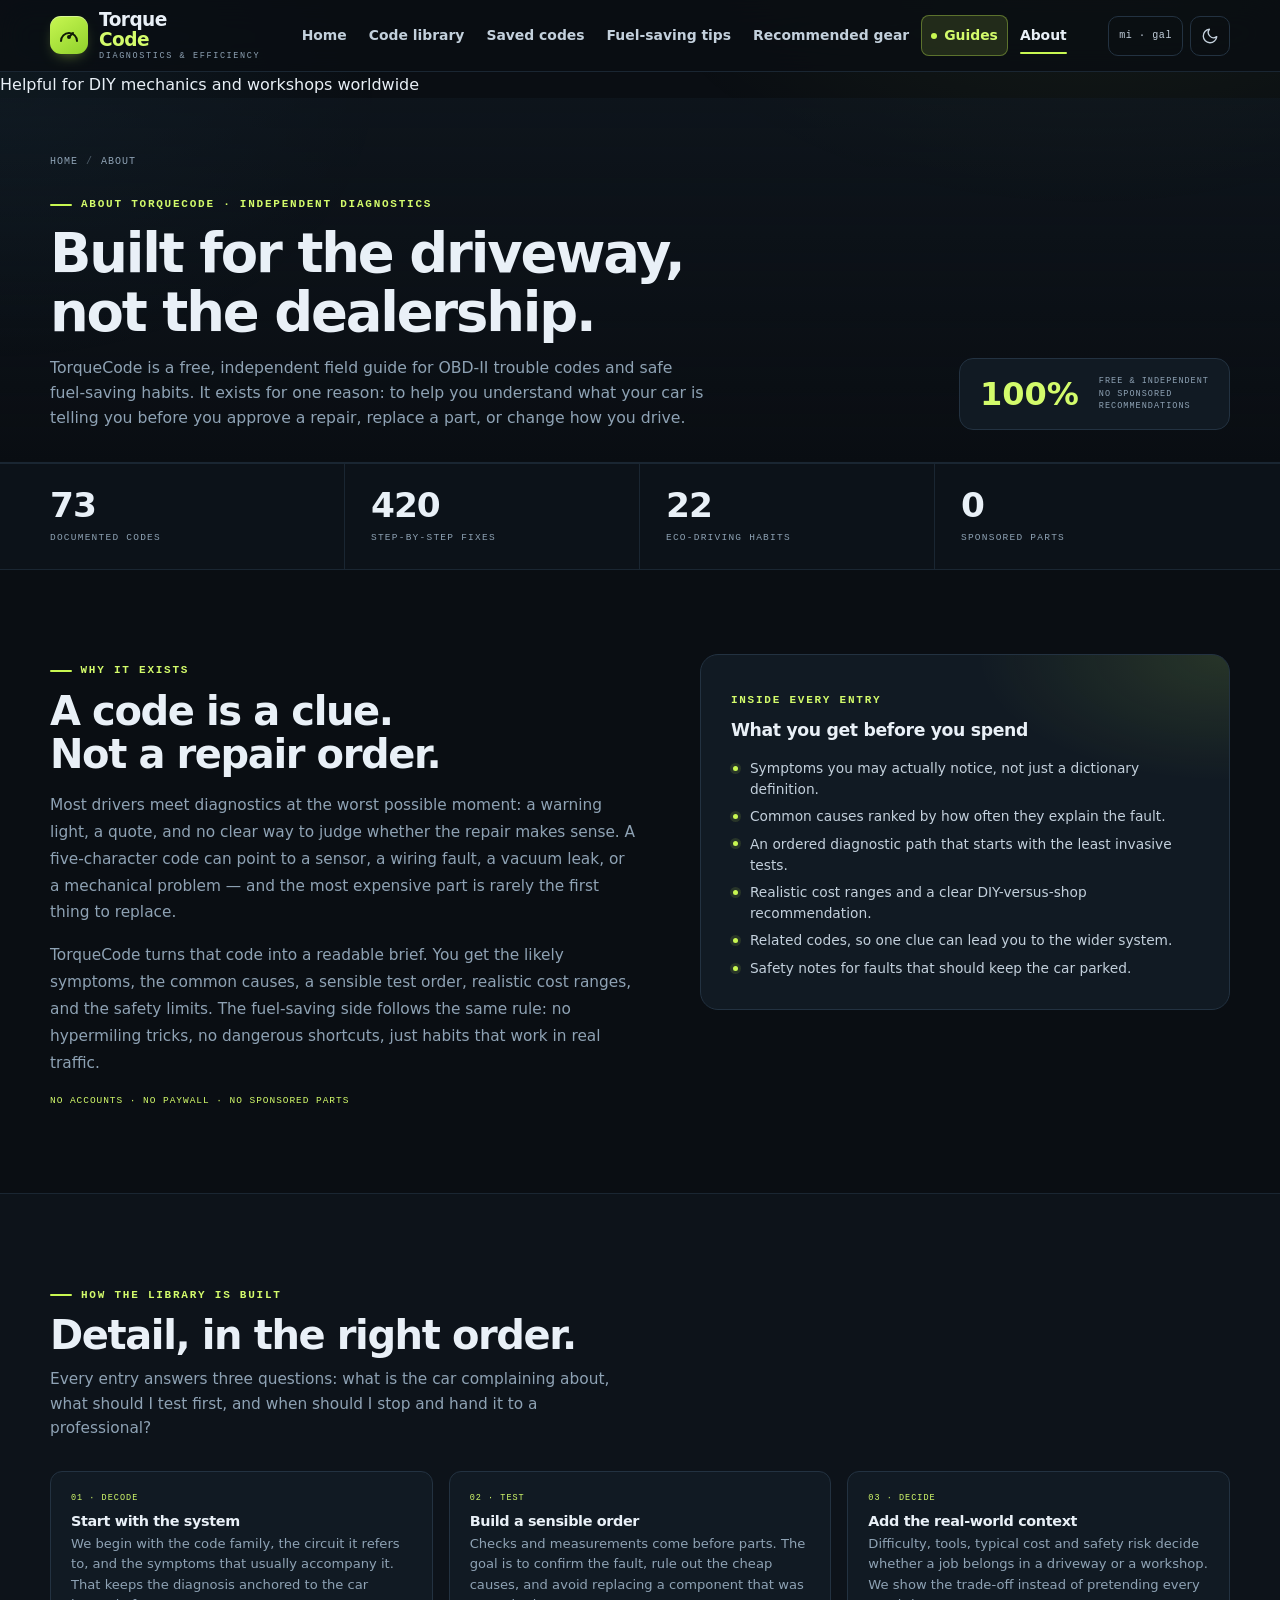
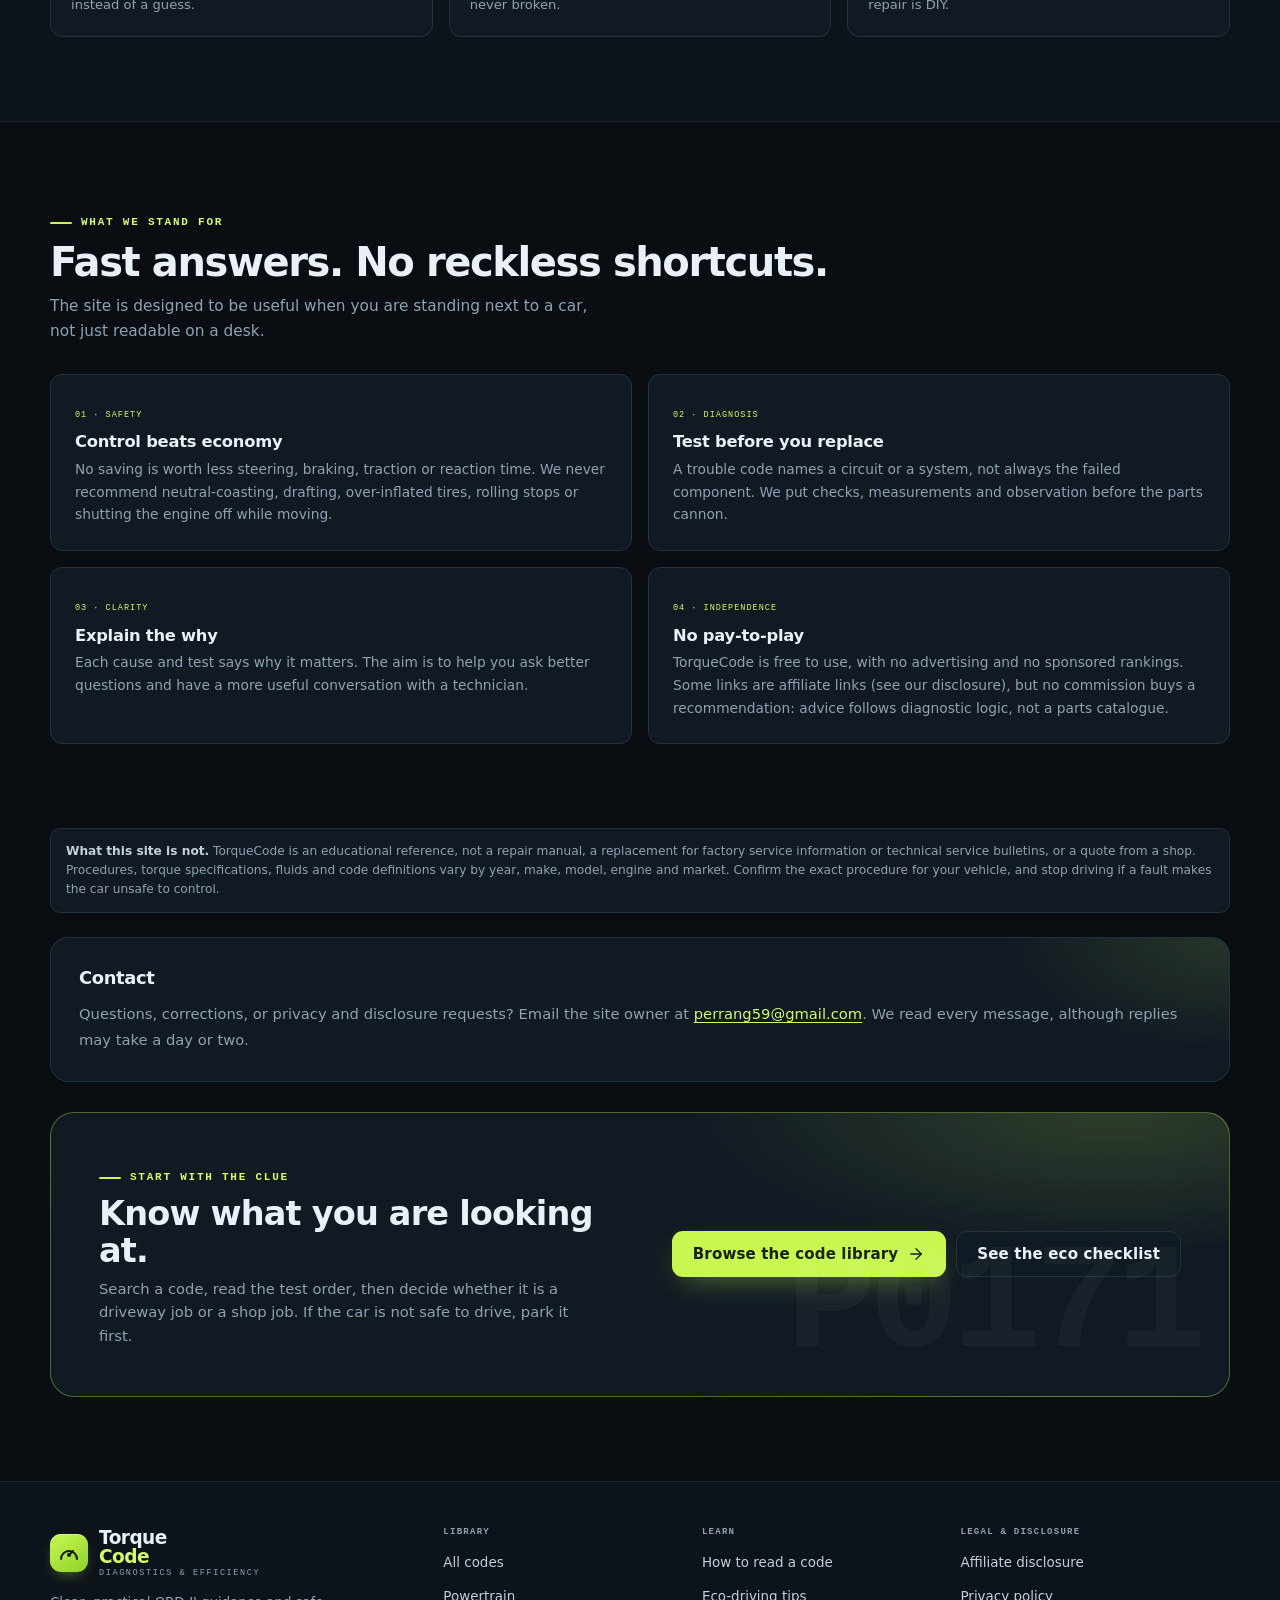
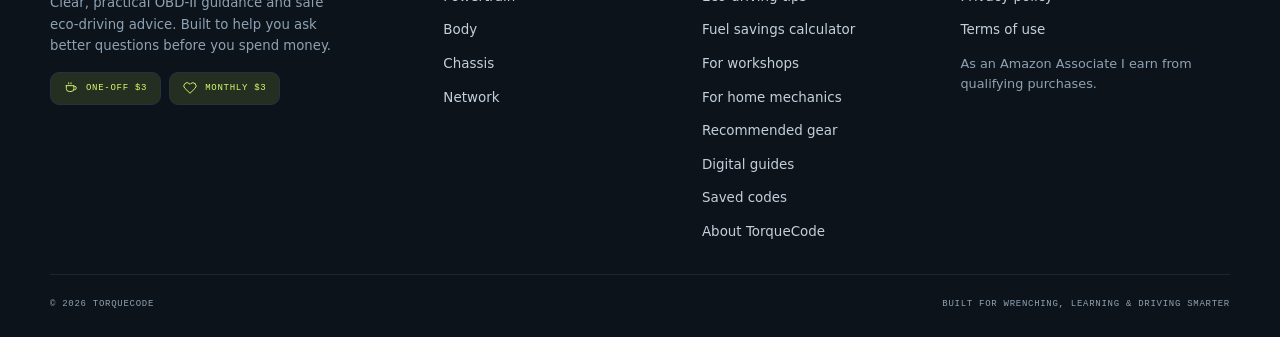
==== commit 6763afcb: "Show worldwide audience bar on every page" ====
--- a/torquecode-site/about.html
+++ b/torquecode-site/about.html
@@ -116,6 +116,7 @@
       </div>
     </div>
   </header>
+  <div class="worldwide-bar">Helpful for DIY mechanics and workshops worldwide</div>
 
   <main id="main">
     <section class="page-hero">
@@ -126,7 +127,6 @@
         <div class="page-hero-with-side">
           <div>
             <span class="eyebrow">About TorqueCode · independent diagnostics</span>
-            <p class="worldwide-note">Helpful for DIY mechanics and workshops worldwide</p>
             <h1 class="page-title">Built for the driveway,<br>not the dealership.</h1>
             <p class="page-sub">TorqueCode is a free, independent field guide for OBD-II trouble codes and safe fuel-saving habits. It exists for one reason: to help you understand what your car is telling you before you approve a repair, replace a part, or change how you drive.</p>
           </div>
--- a/torquecode-site/css/styles.css
+++ b/torquecode-site/css/styles.css
@@ -195,6 +195,15 @@
   display: none;
 }
 
+.worldwide-note {
+  margin: 8px 0 0;
+  font-family: var(--font-mono);
+  font-size: 11px;
+  font-weight: 500;
+  letter-spacing: 0.08em;
+  color: var(--muted);
+}
+
 .mono {
   font-family: var(--font-mono);
 }
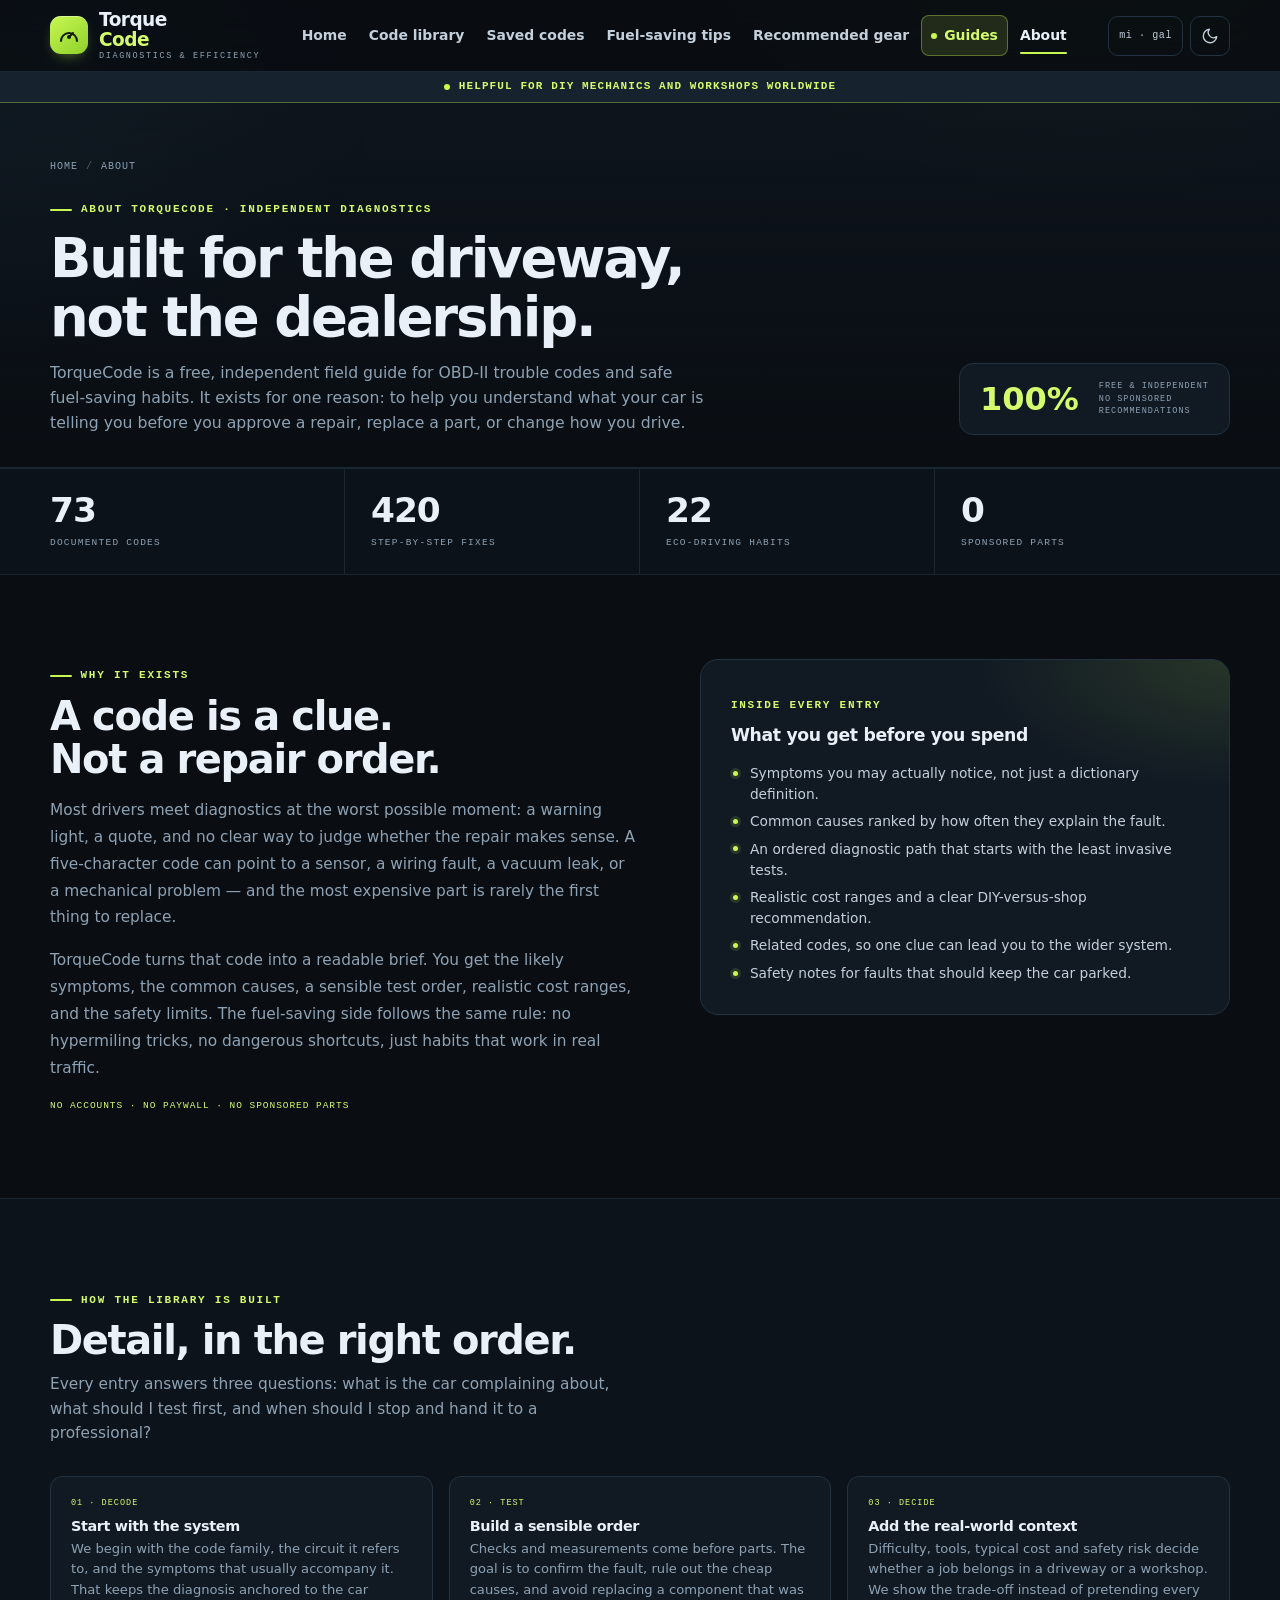
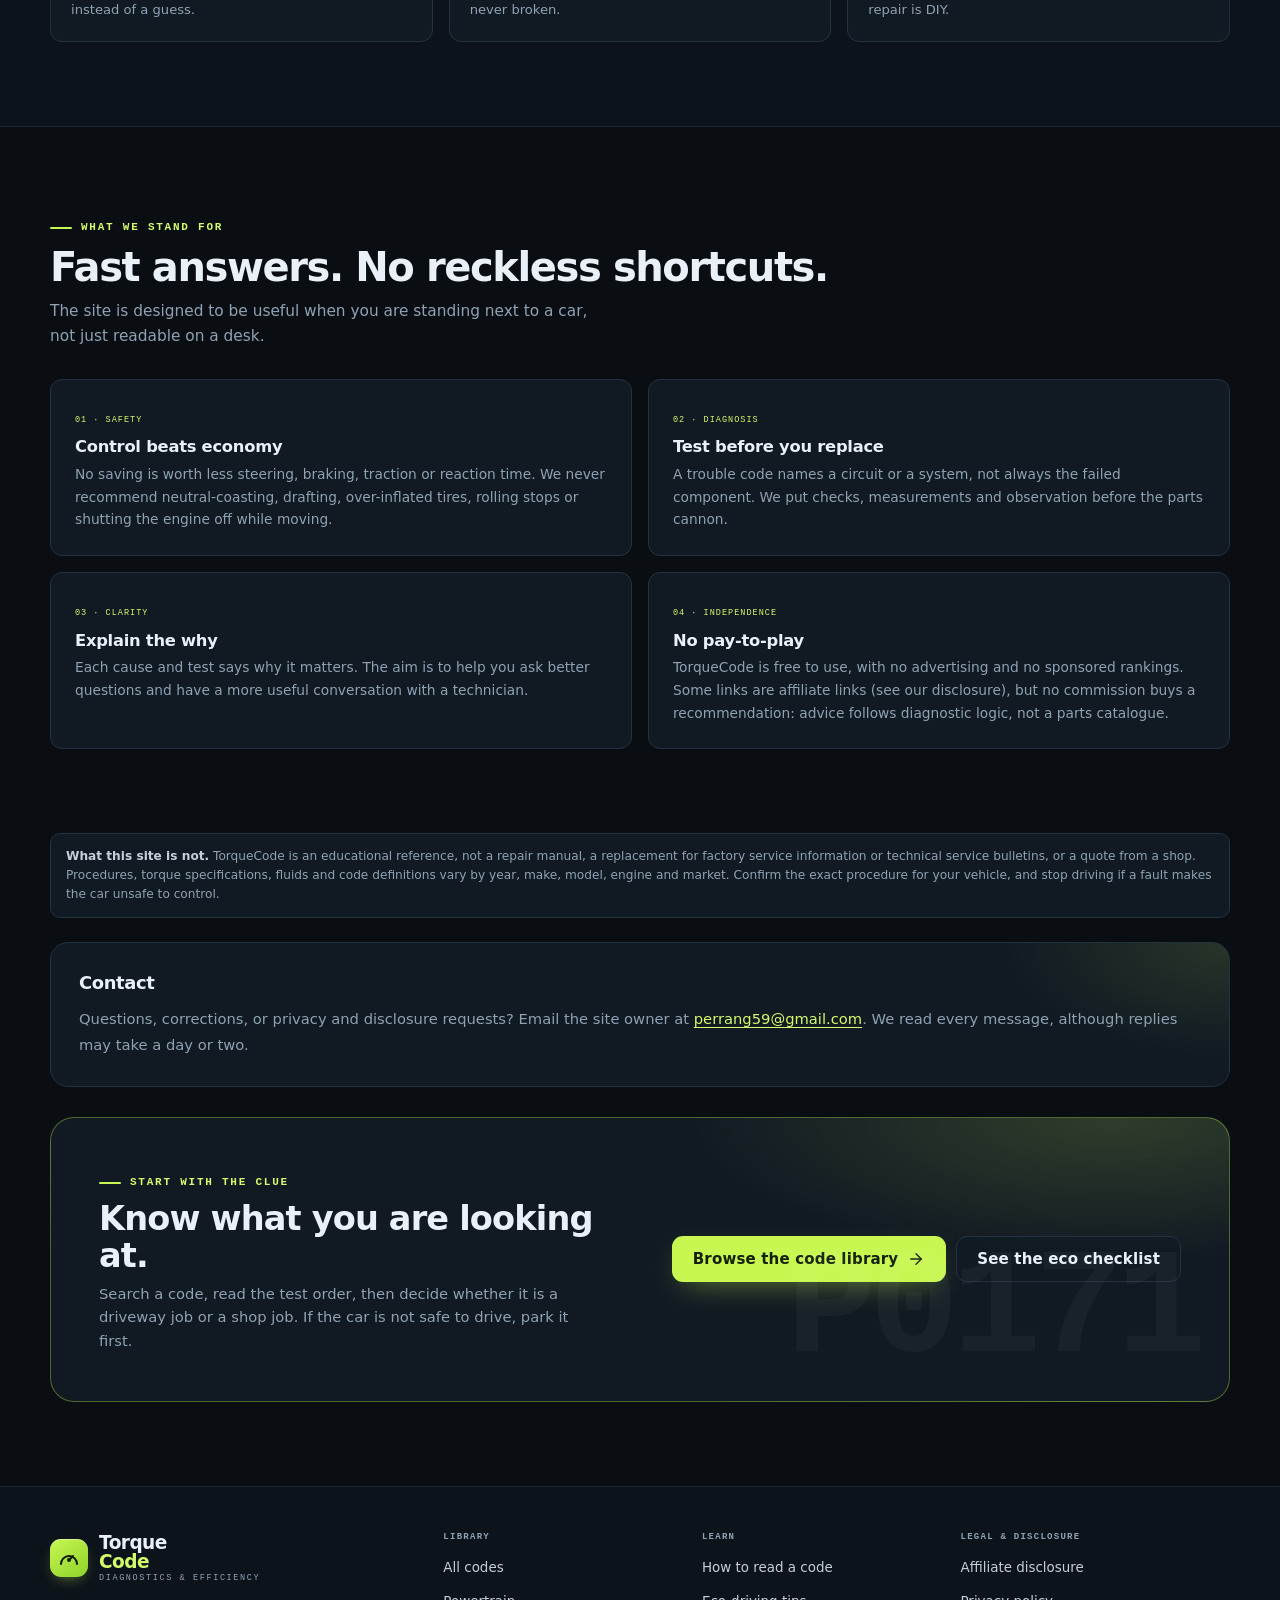
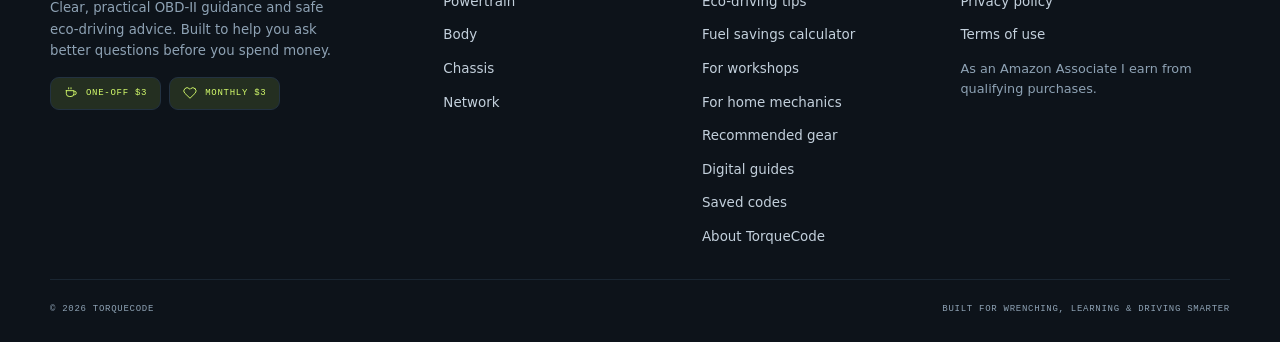
==== commit 78236541: "Cache-bust stylesheet for worldwide bar" ====
--- a/torquecode-site/about.html
+++ b/torquecode-site/about.html
@@ -63,7 +63,7 @@
   </script>
   <meta name="theme-color" content="#0a0e13">
   <link rel="icon" href="favicon.svg" type="image/svg+xml">
-  <link rel="stylesheet" href="css/styles.css?v=2">
+  <link rel="stylesheet" href="css/styles.css?v=worldwidebar20261120">
   <script>
     (function () {
       try {
--- a/torquecode-site/css/styles.css
+++ b/torquecode-site/css/styles.css
@@ -31,6 +31,7 @@
   --font-mono: "Cascadia Mono", "SF Mono", "Consolas", "Liberation Mono", monospace;
   --max: 1180px;
   --header-h: 72px;
+  --bar-h: 30px;
   color-scheme: dark;
 }
 
@@ -67,7 +68,7 @@
 
 html {
   scroll-behavior: smooth;
-  scroll-padding-top: calc(var(--header-h) + 24px);
+  scroll-padding-top: calc(var(--header-h) + var(--bar-h) + 24px);
 }
 
 body {
@@ -195,13 +196,34 @@
   display: none;
 }
 
-.worldwide-note {
-  margin: 8px 0 0;
+.worldwide-bar {
+  position: sticky;
+  top: var(--header-h);
+  z-index: 99;
+  display: flex;
+  align-items: center;
+  justify-content: center;
+  min-height: var(--bar-h);
+  padding: 6px 20px;
+  border-bottom: 1px solid var(--accent-line);
+  background: var(--panel-2);
+  color: var(--accent-text);
   font-family: var(--font-mono);
   font-size: 11px;
-  font-weight: 500;
-  letter-spacing: 0.08em;
-  color: var(--muted);
+  font-weight: 600;
+  letter-spacing: 0.1em;
+  text-transform: uppercase;
+  text-align: center;
+}
+
+.worldwide-bar::before {
+  content: "";
+  width: 6px;
+  height: 6px;
+  margin-right: 9px;
+  flex: 0 0 auto;
+  border-radius: 50%;
+  background: var(--accent);
 }
 
 .mono {
@@ -3287,7 +3309,13 @@
 }
 
 @media (max-width: 600px) {
-  :root { --header-h: 64px; }
+  :root { --header-h: 64px; --bar-h: 28px; }
+
+  .worldwide-bar {
+    padding: 5px 14px;
+    font-size: 9.5px;
+    letter-spacing: 0.06em;
+  }
 
   .container { width: calc(100% - 32px); }
 
@@ -3384,7 +3412,7 @@
 }
 
 @media print {
-  .site-header, .site-footer, .hero::before, .float-chip, .modal-backdrop, .search-shell, .library-toolbar { display: none !important; }
+  .site-header, .worldwide-bar, .site-footer, .hero::before, .float-chip, .modal-backdrop, .search-shell, .library-toolbar { display: none !important; }
   body { background: #fff; color: #000; }
   .code-card { break-inside: avoid; border-color: #ccc; }
 }
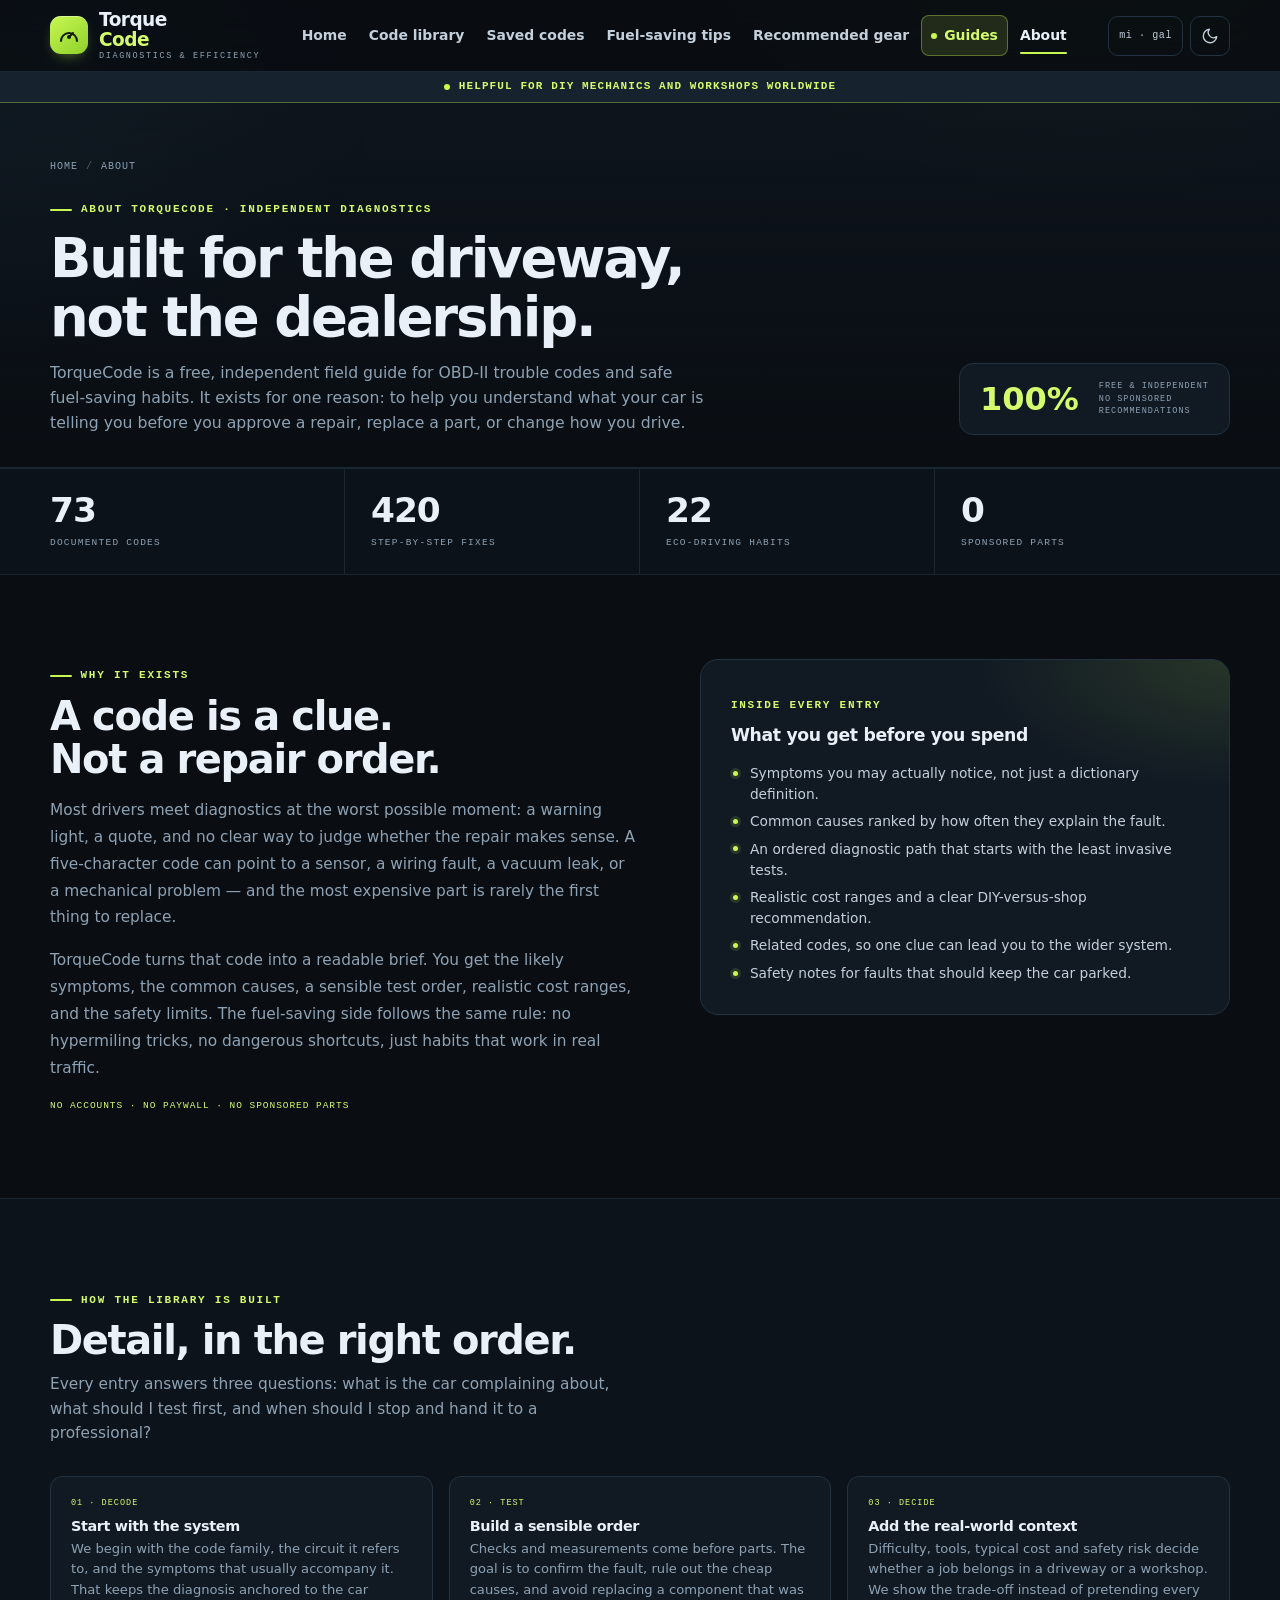
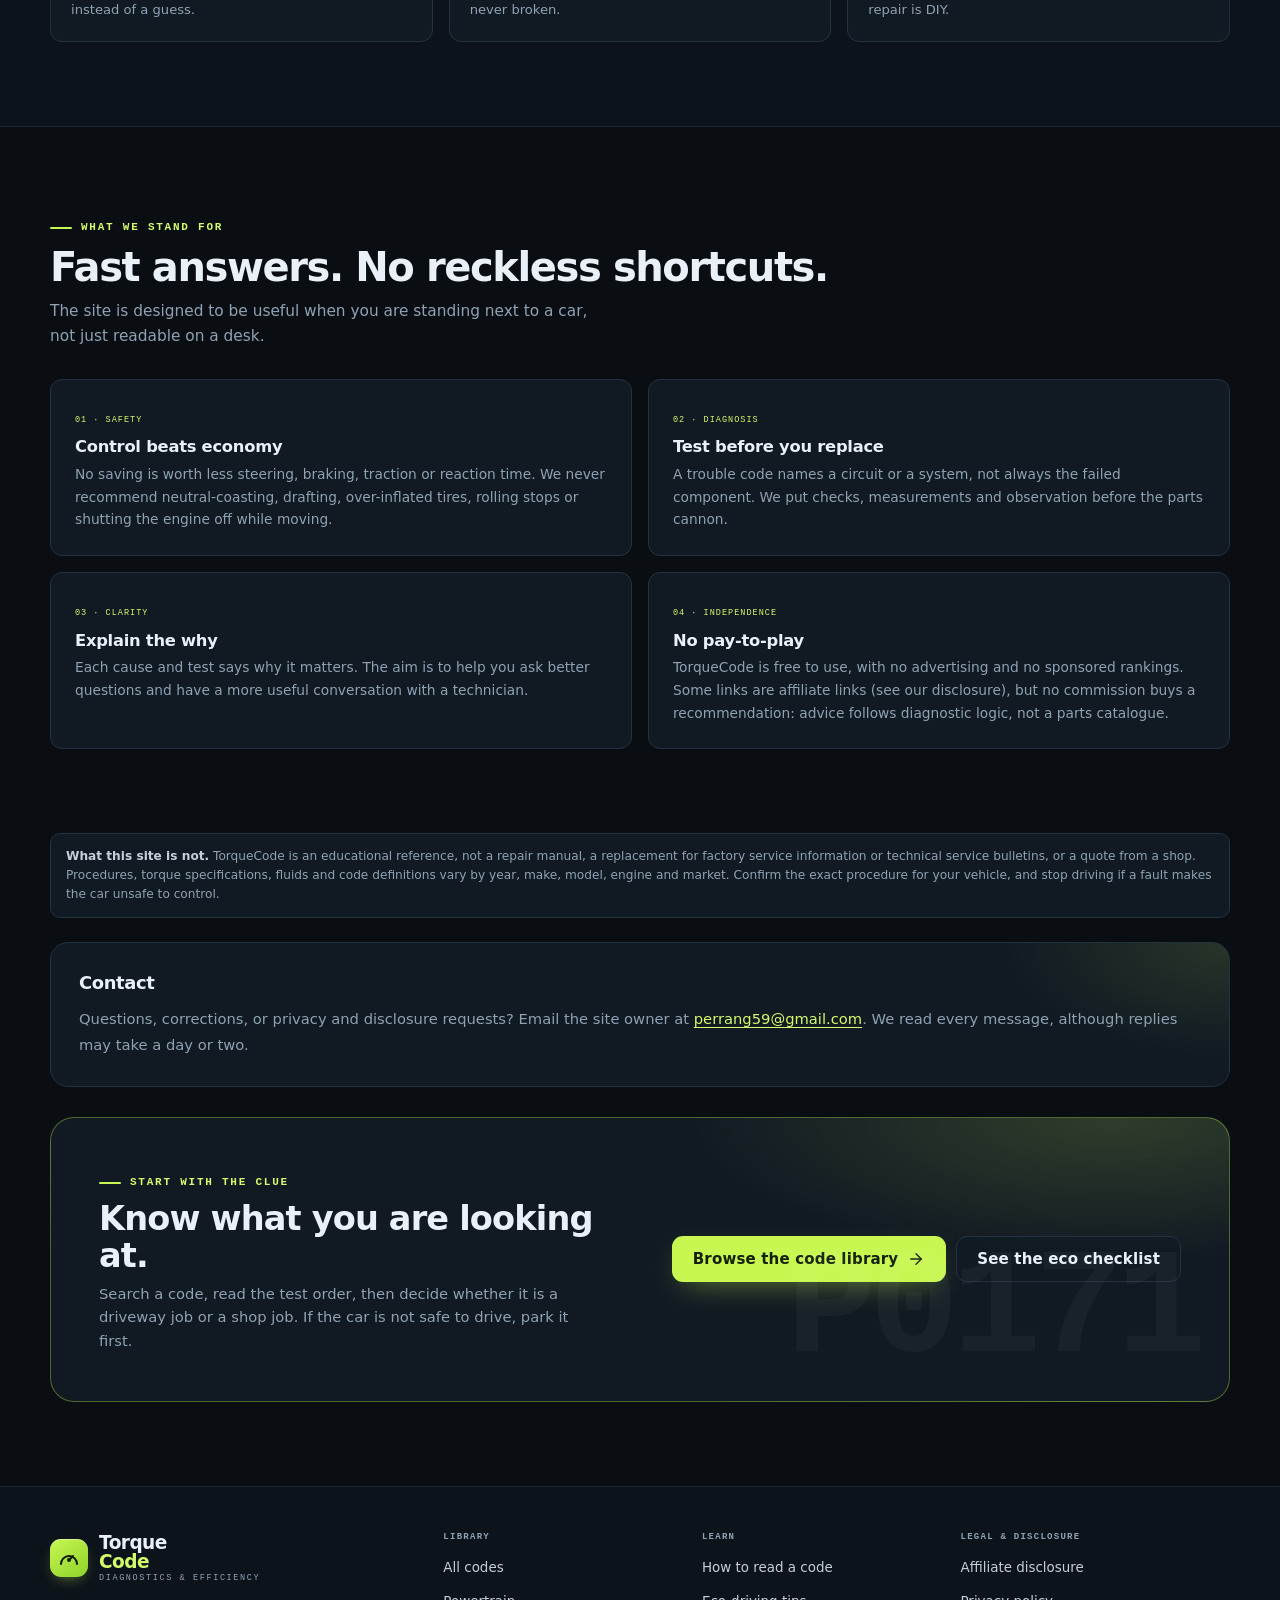
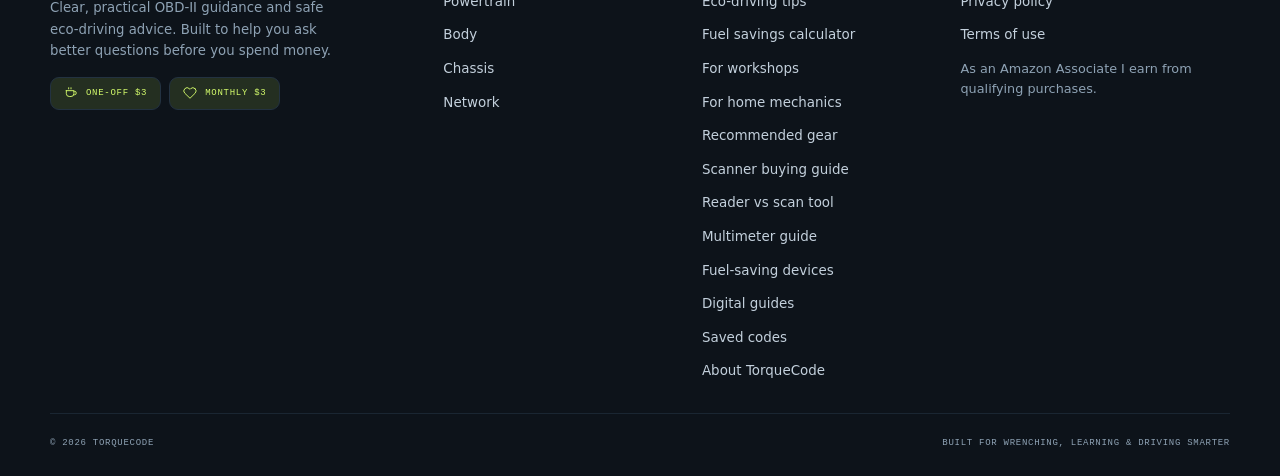
==== commit 46384494: "Link new buying guides across the site" ====
--- a/torquecode-site/about.html
+++ b/torquecode-site/about.html
@@ -316,6 +316,10 @@
             <li><a href="for-workshops.html">For workshops</a></li>
             <li><a href="for-home-mechanics.html">For home mechanics</a></li>
             <li><a href="gear.html">Recommended gear</a></li>
+            <li><a href="scanner-buying-guide.html">Scanner buying guide</a></li>
+            <li><a href="code-reader-vs-scanner.html">Reader vs scan tool</a></li>
+            <li><a href="multimeter-buying-guide.html">Multimeter guide</a></li>
+            <li><a href="fuel-saving-devices.html">Fuel-saving devices</a></li>
             <li><a href="digital-products.html">Digital guides</a></li>
             <li><a href="codes.html?view=saved">Saved codes</a></li>
             <li><a href="about.html">About TorqueCode</a></li>
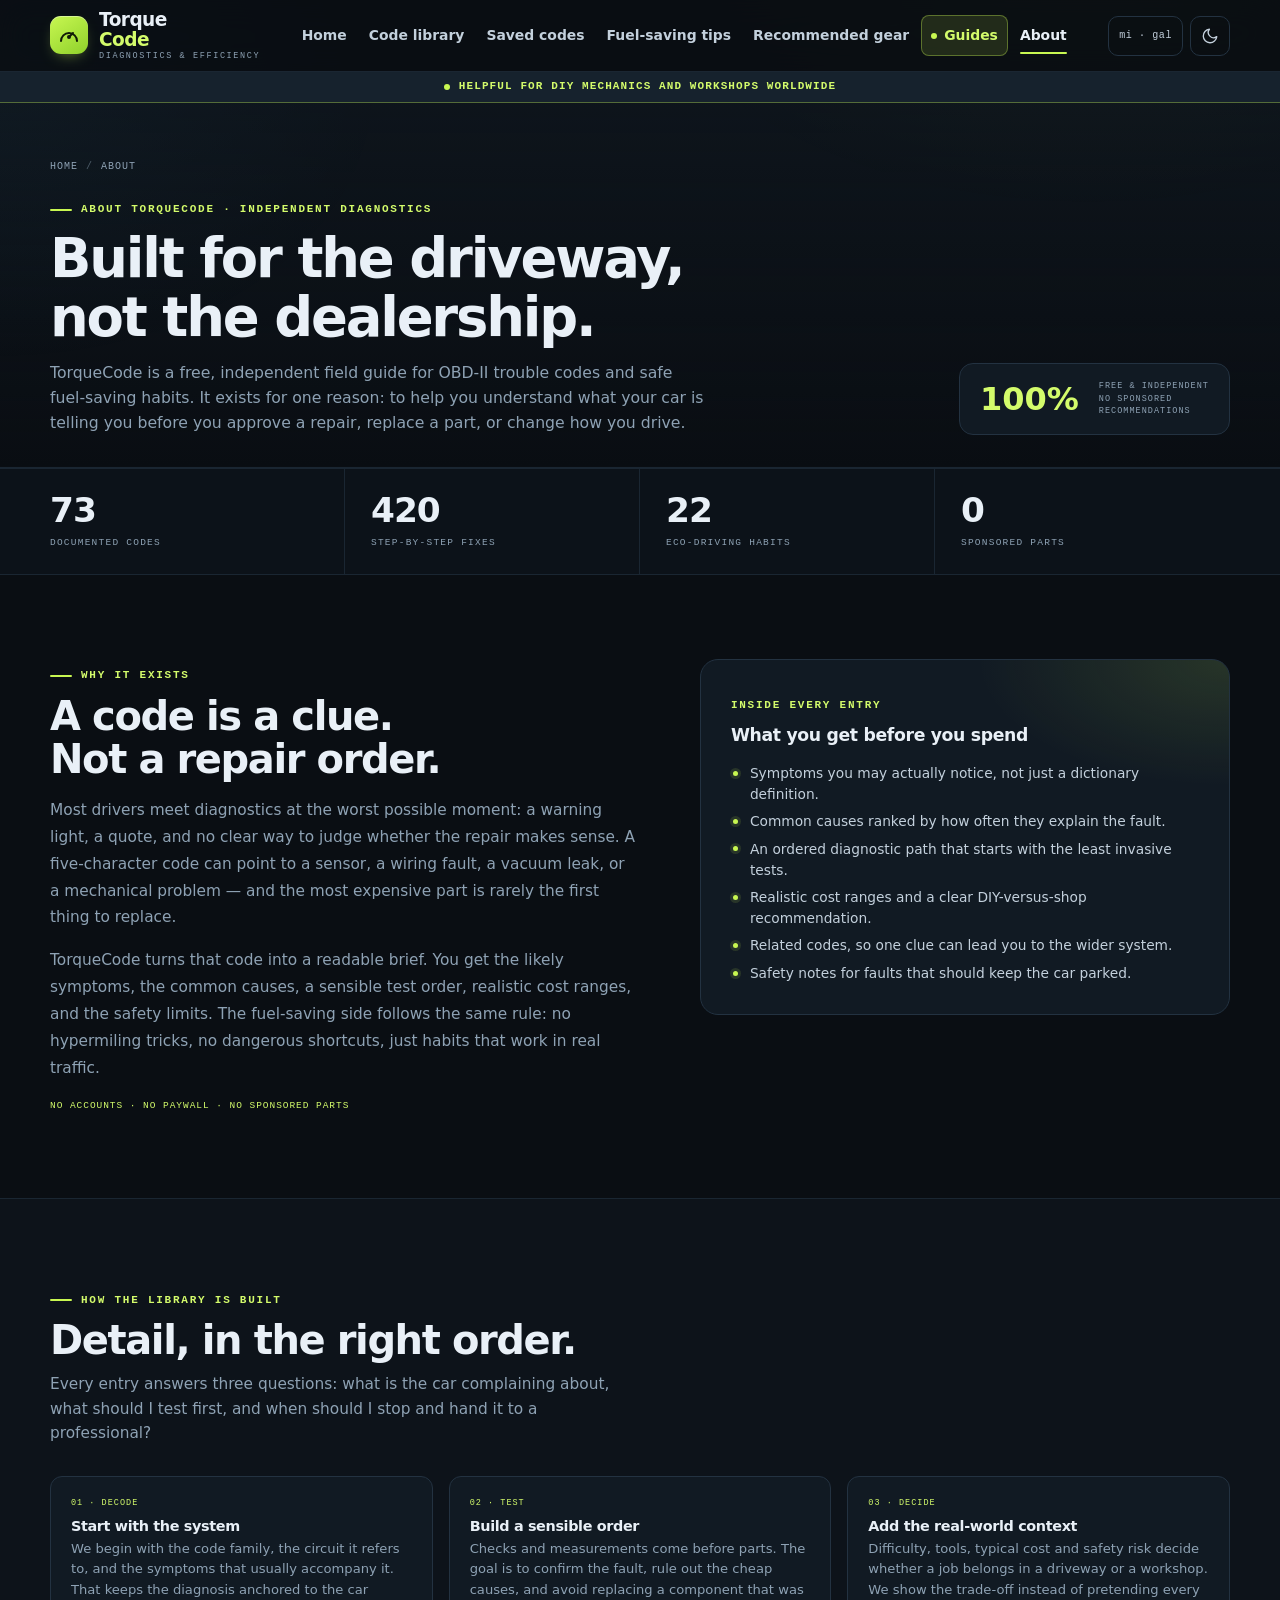
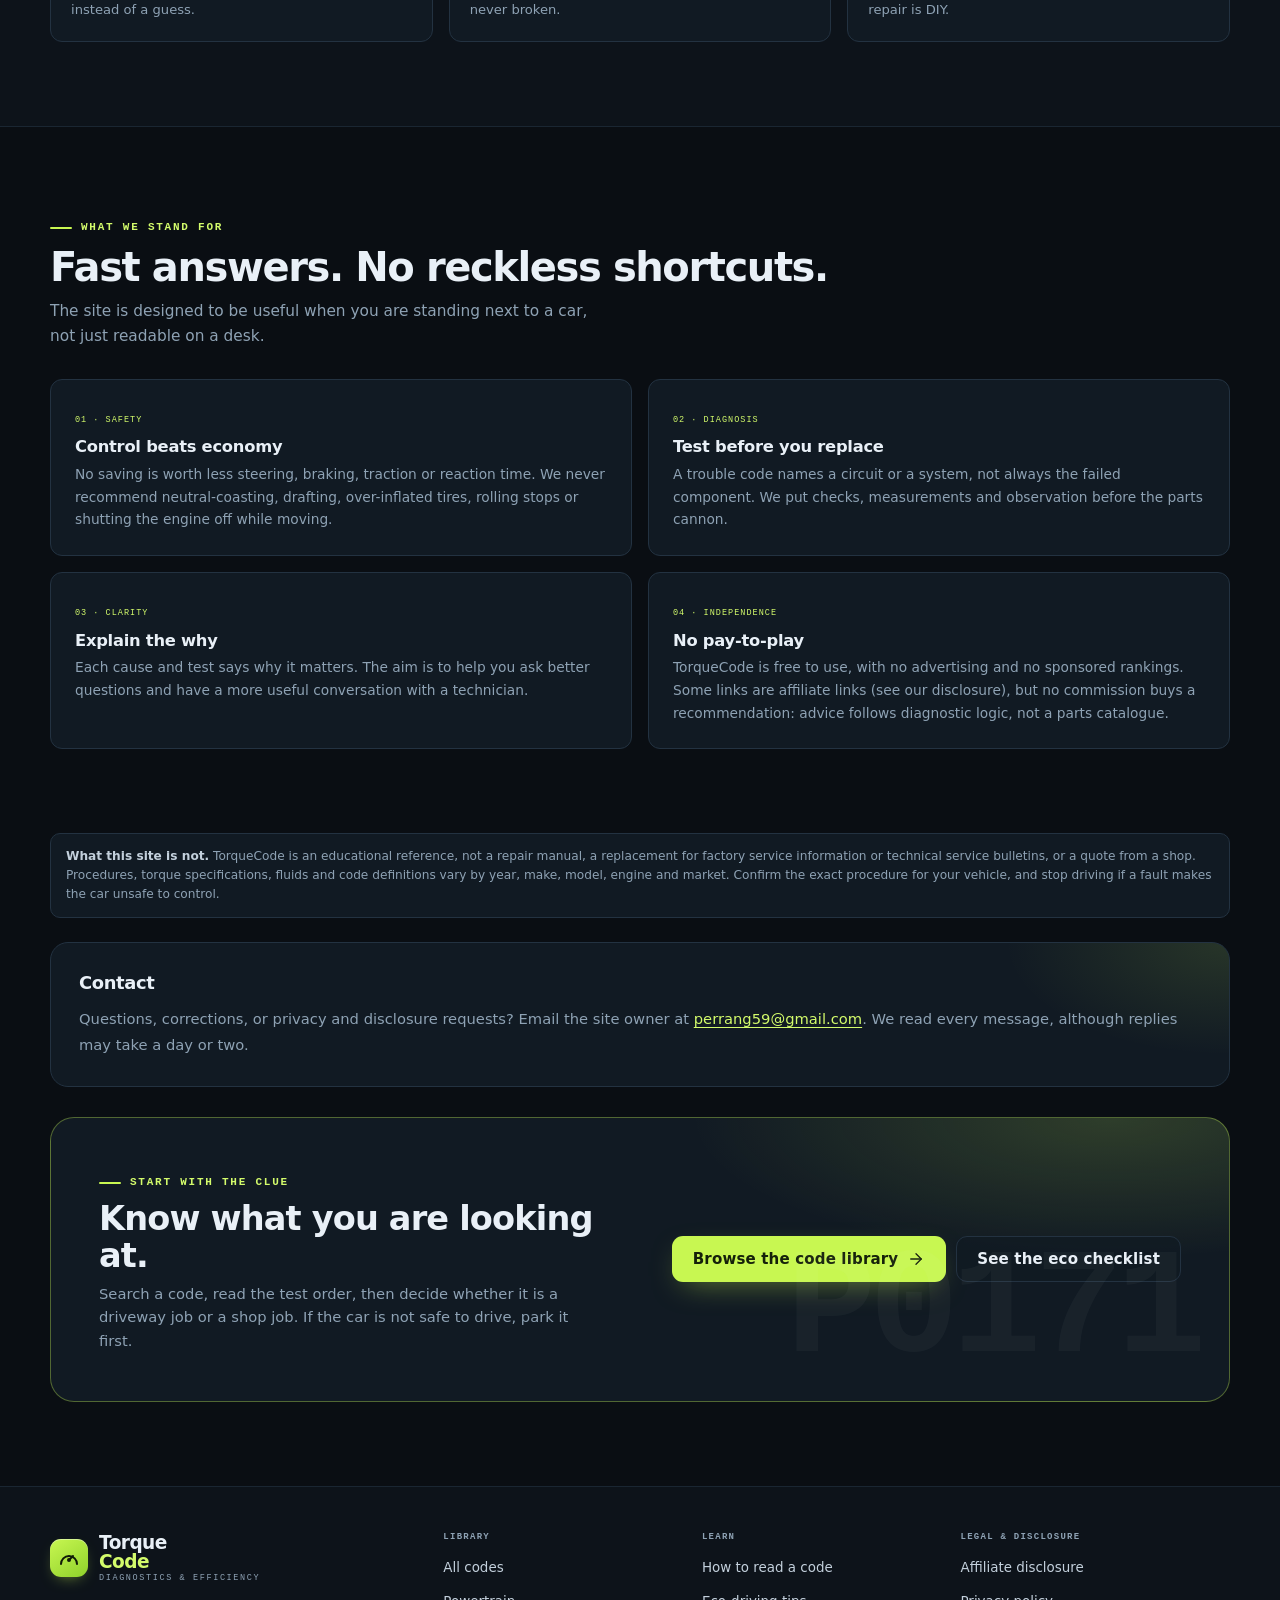
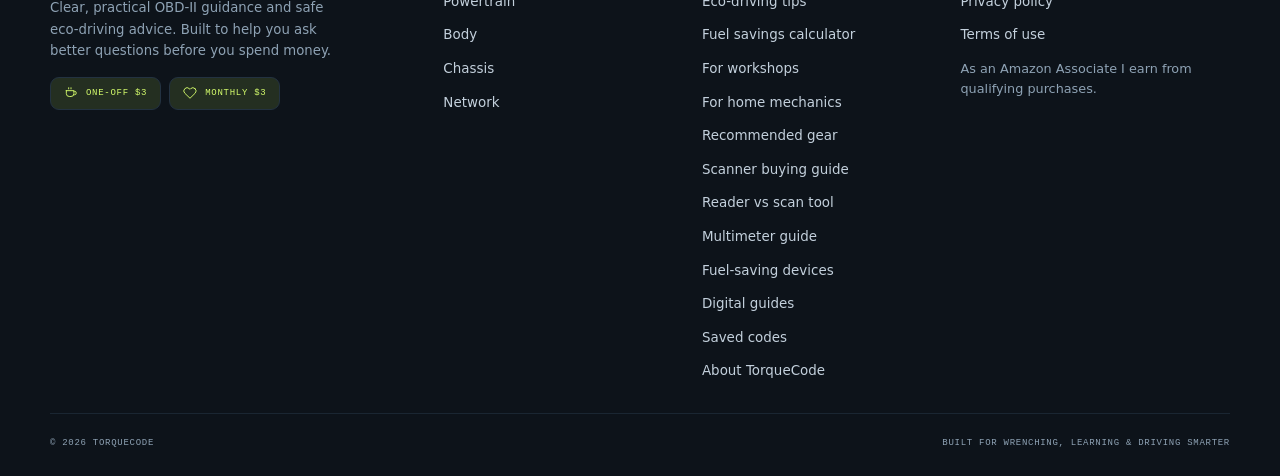
==== commit 3b5d0df8: "Fix units toggle accessible name across pages" ====
--- a/torquecode-site/about.html
+++ b/torquecode-site/about.html
@@ -103,7 +103,7 @@
         <a class="nav-link is-active" href="about.html">About</a>
       </nav>
       <div class="header-actions">
-        <button class="units-btn" data-units-toggle type="button" aria-label="Switch to kilometres and litres" title="Switch to kilometres and litres">
+        <button class="units-btn" data-units-toggle type="button" aria-label="mi · gal Switch to kilometres and litres" title="Switch to kilometres and litres">
           <span data-units-label>mi · gal</span>
         </button>
         <button class="icon-btn theme-toggle" data-theme-toggle type="button" aria-label="Switch to light theme" title="Switch theme">
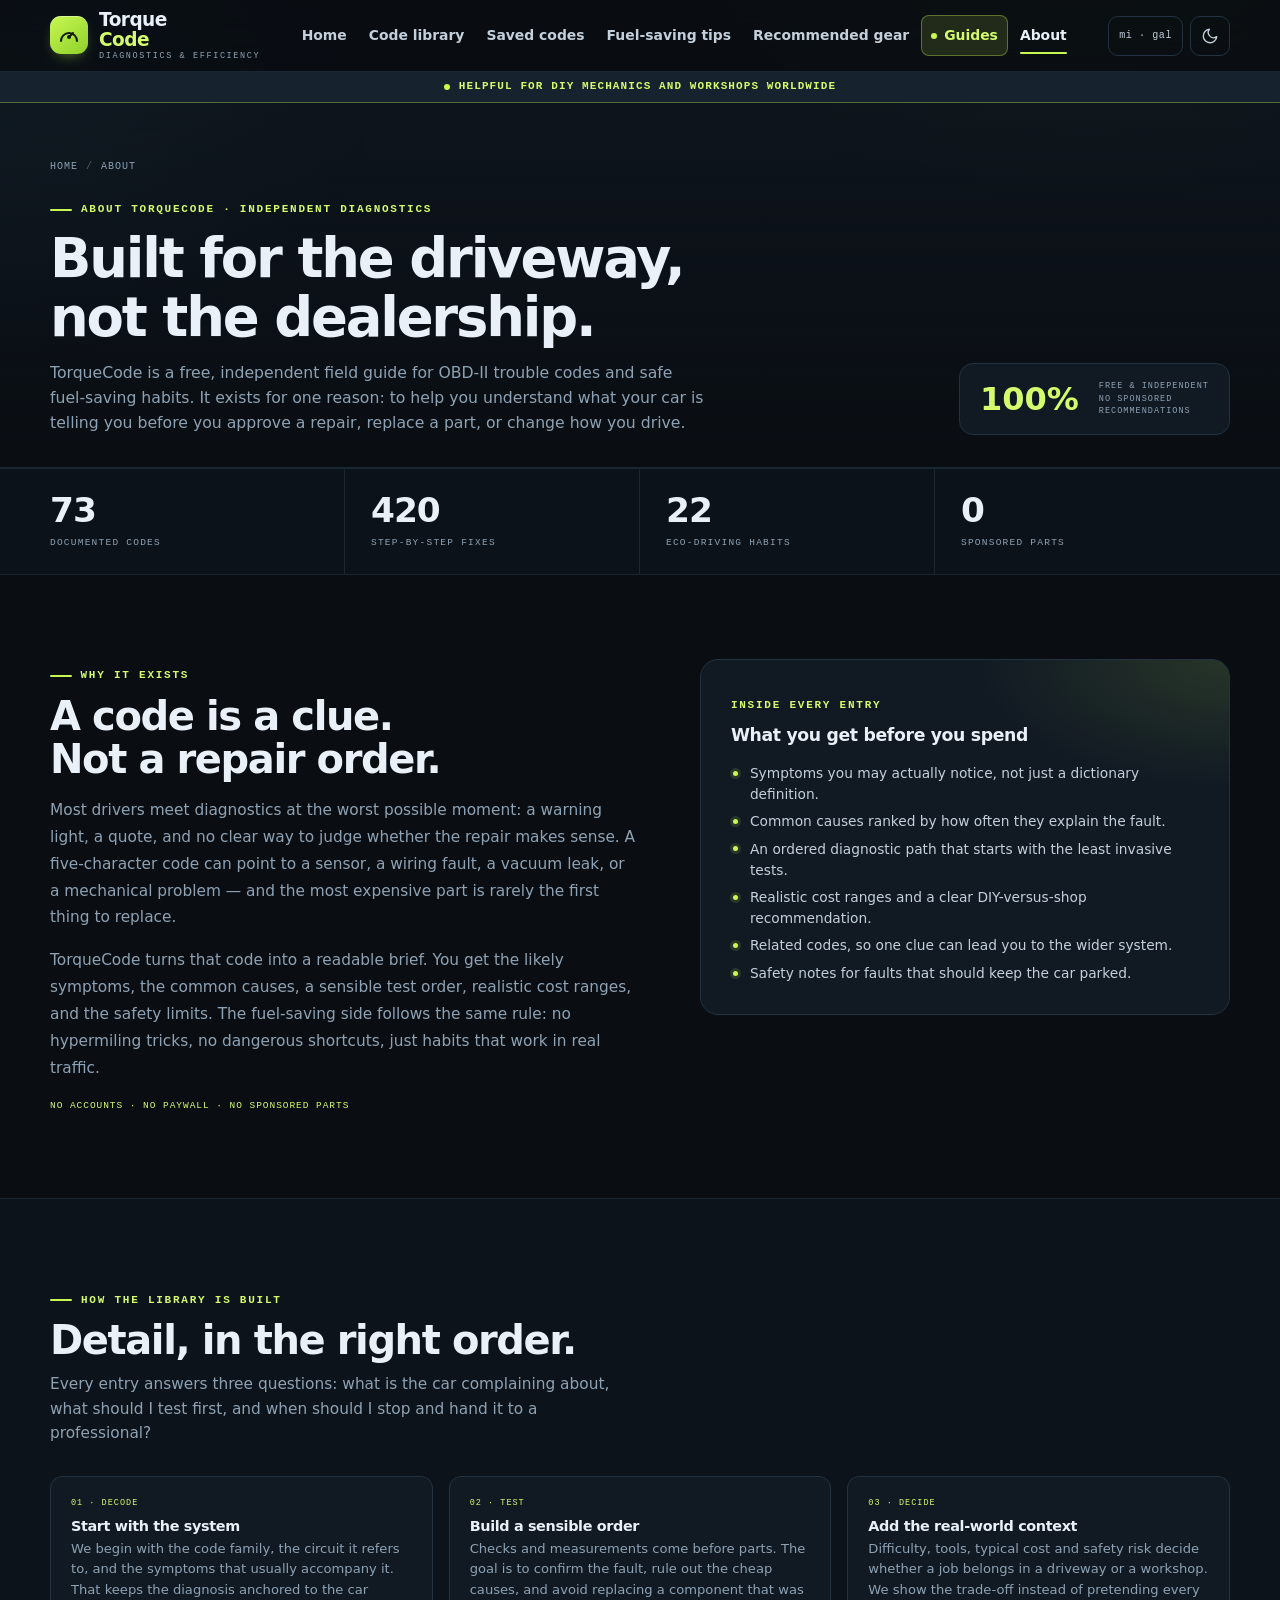
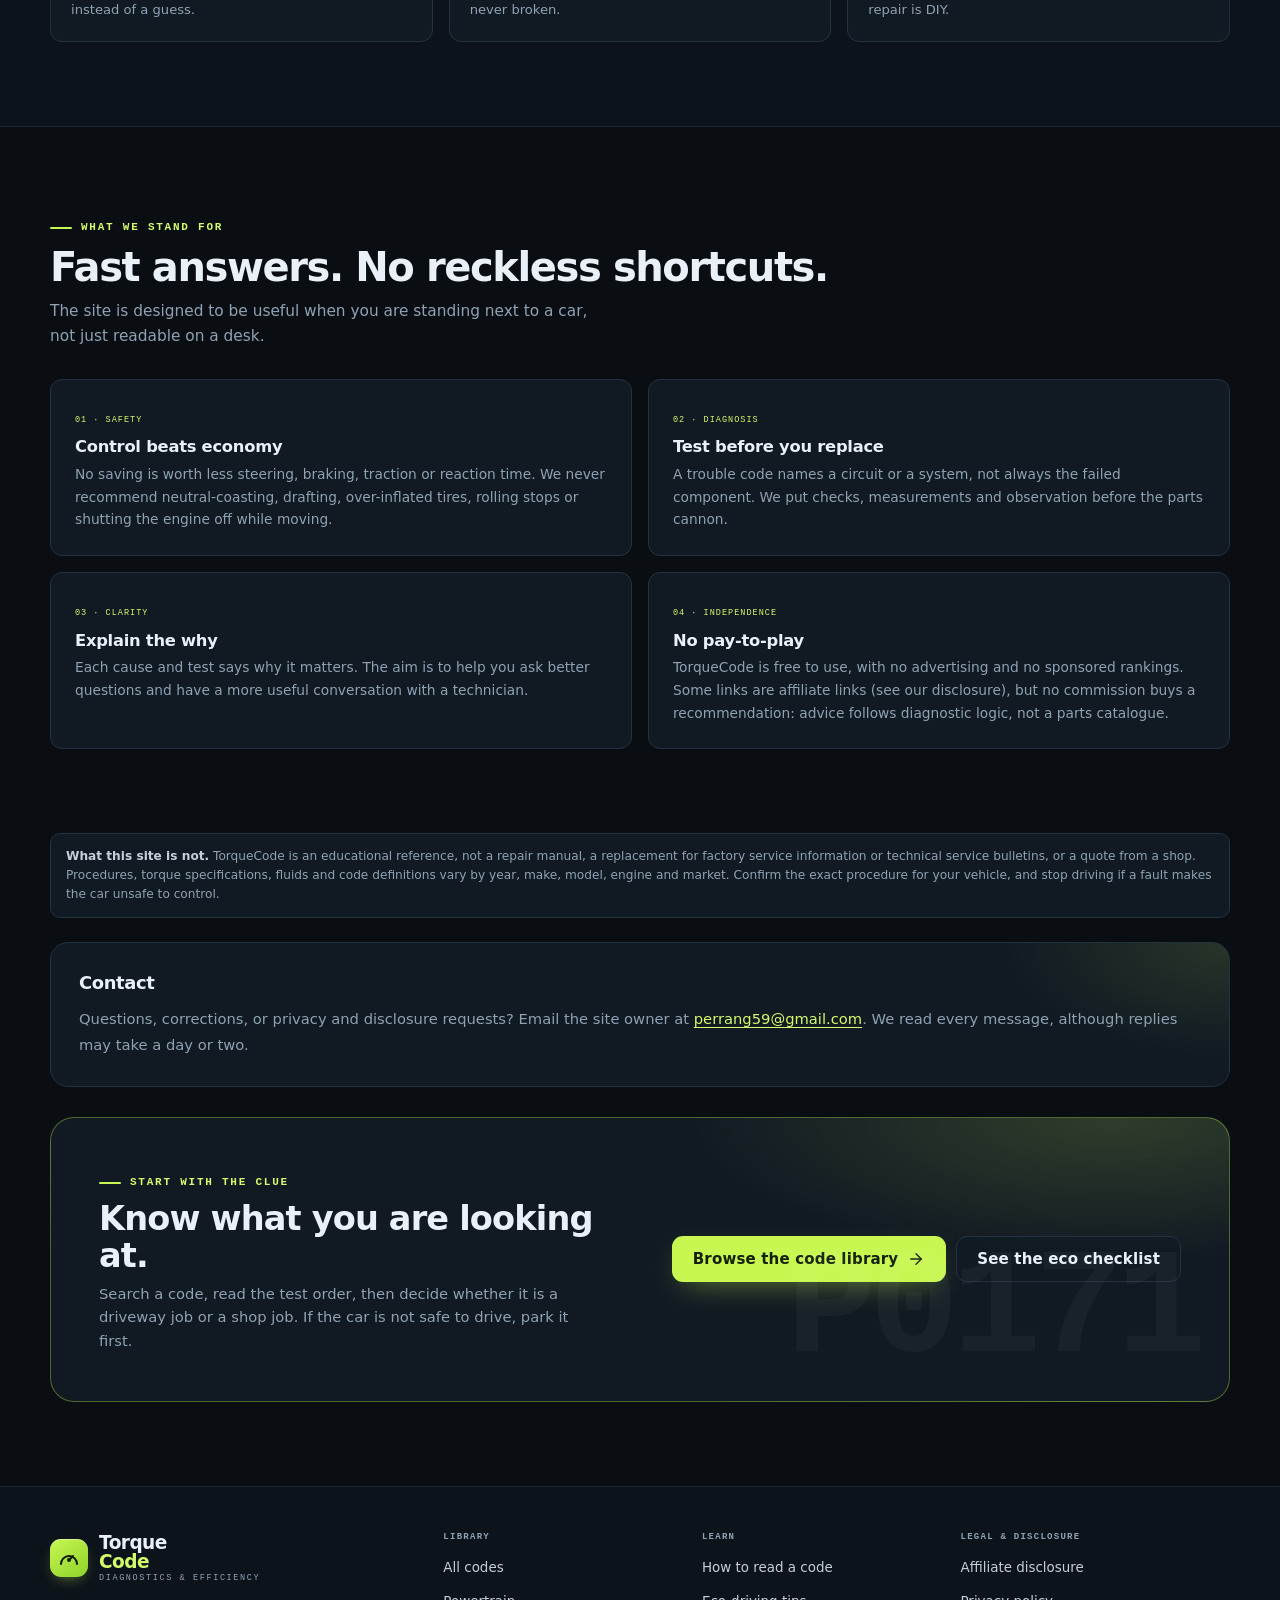
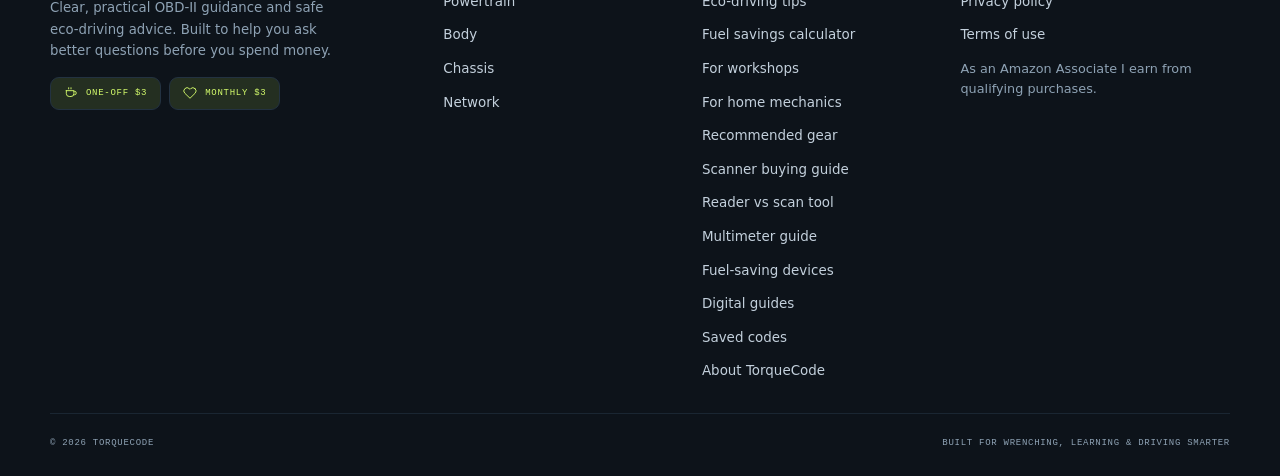
==== commit 0ed5481c: "Cache-bust stylesheet for larger Amazon buttons" ====
--- a/torquecode-site/about.html
+++ b/torquecode-site/about.html
@@ -63,7 +63,7 @@
   </script>
   <meta name="theme-color" content="#0a0e13">
   <link rel="icon" href="favicon.svg" type="image/svg+xml">
-  <link rel="stylesheet" href="css/styles.css?v=worldwidebar20261120">
+  <link rel="stylesheet" href="css/styles.css?v=amazonbuttons20261122">
   <script>
     (function () {
       try {
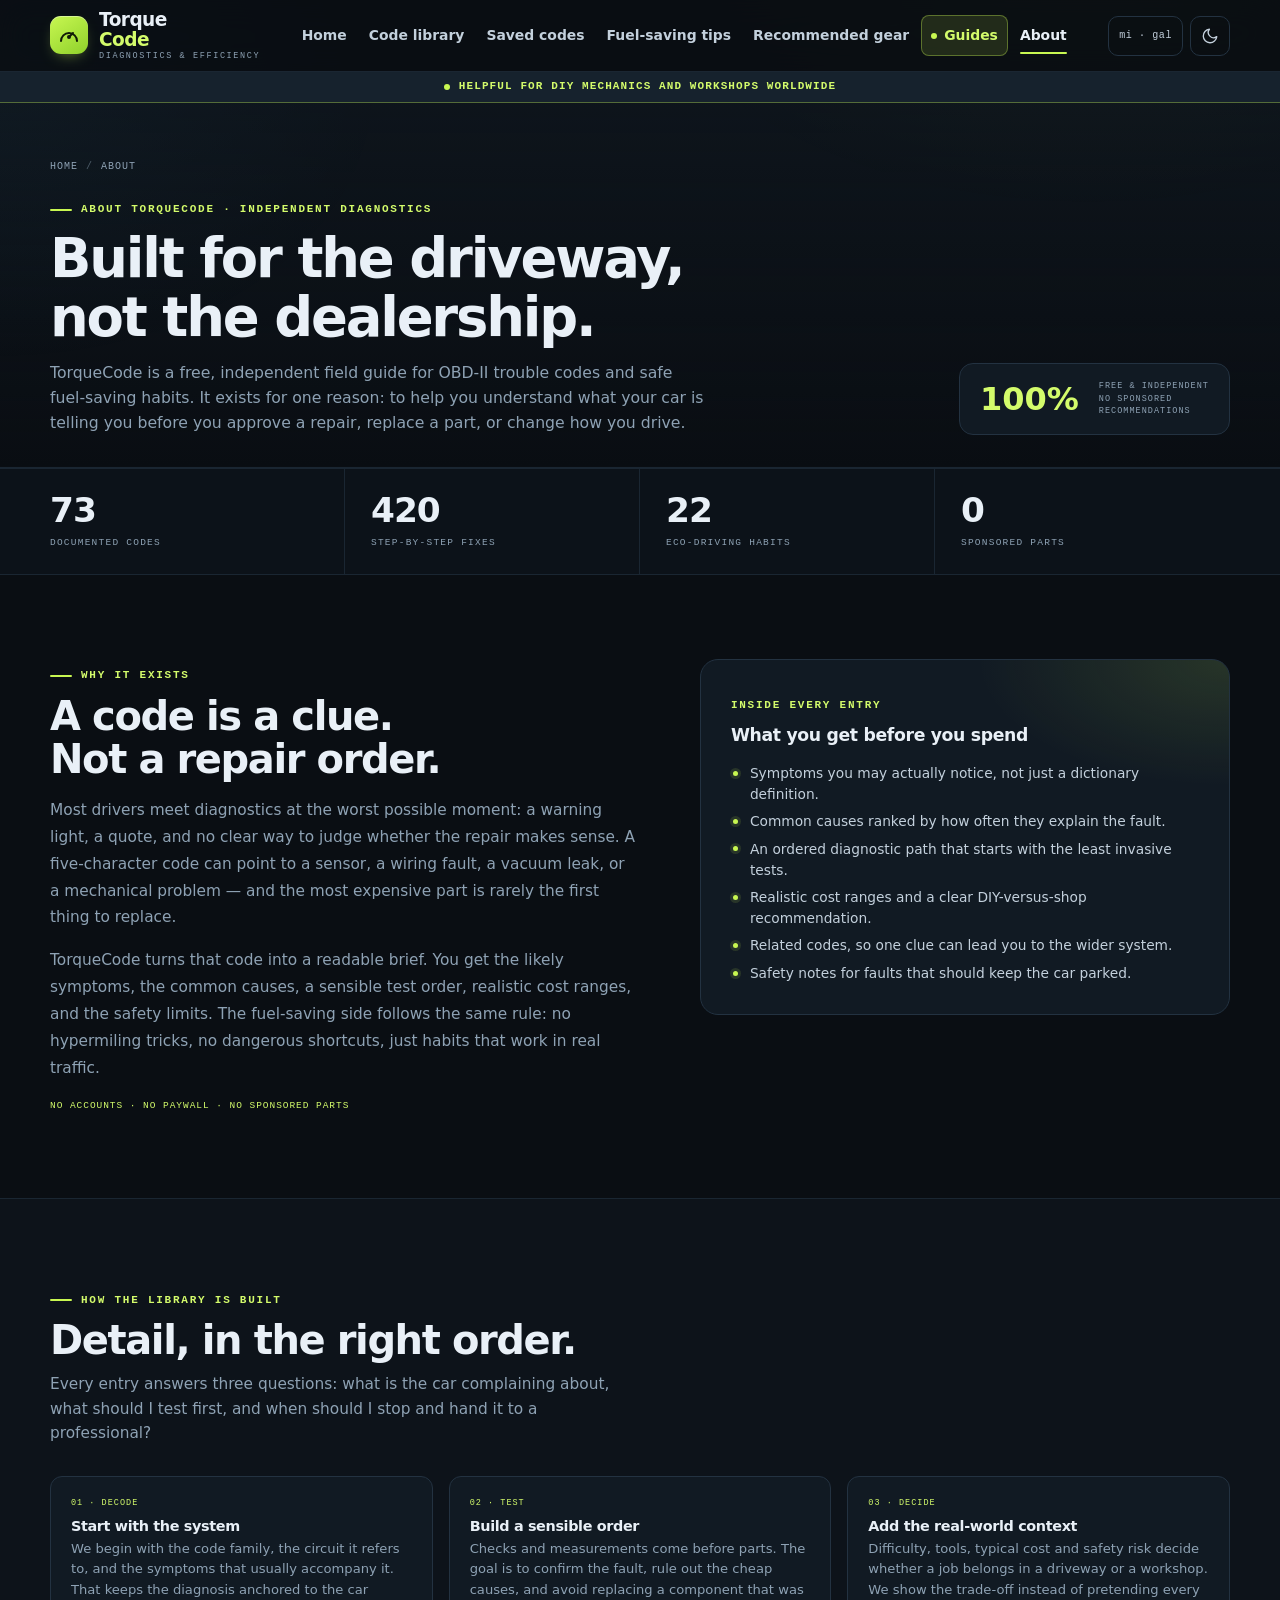
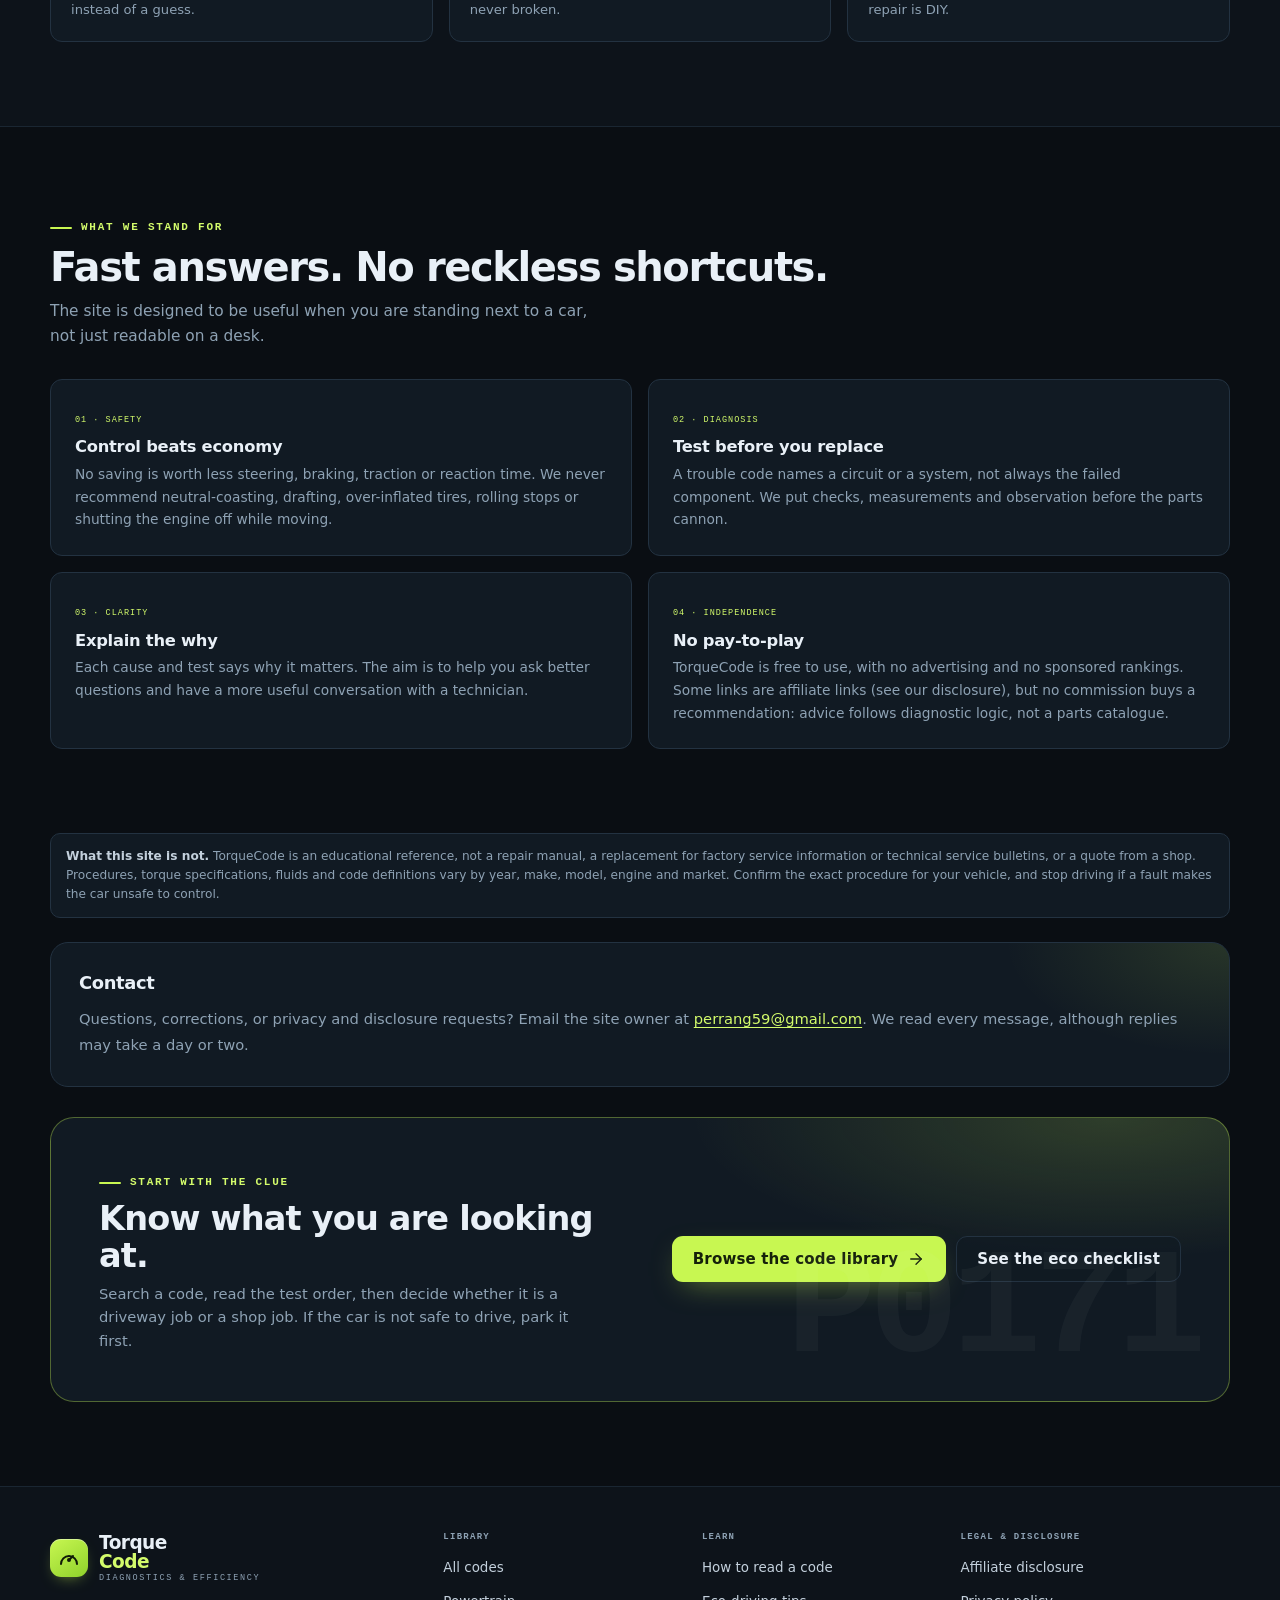
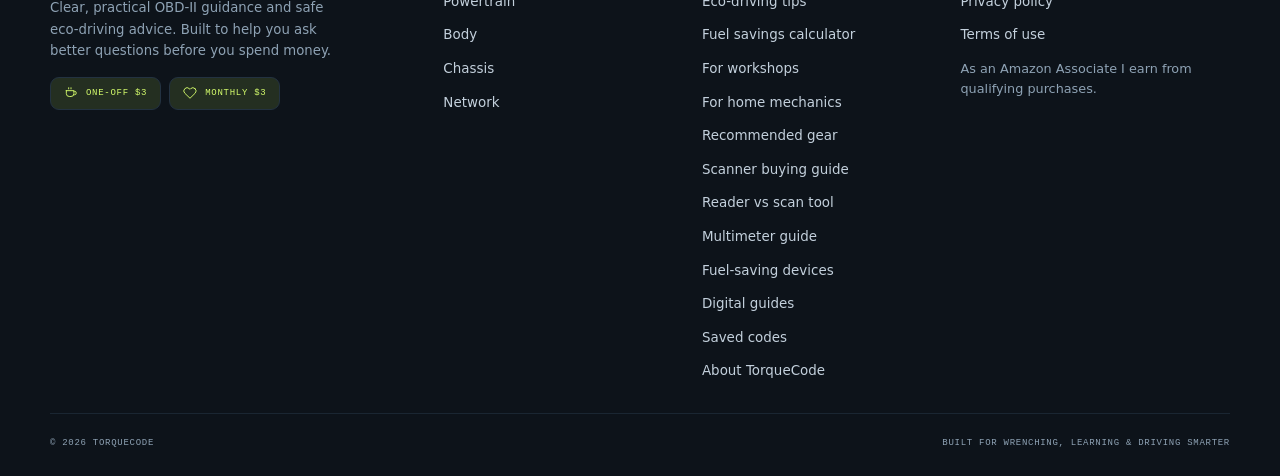
==== commit b21f904a: "Add Pinterest domain verification tag" ====
--- a/torquecode-site/about.html
+++ b/torquecode-site/about.html
@@ -14,6 +14,7 @@
   <!-- End Google AdSense -->
   <meta charset="UTF-8">
   <meta name="viewport" content="width=device-width, initial-scale=1">
+  <meta name="p:domain_verify" content="5c6b4eb184046a6e4fab791e30e0c824">
   <title>About TorqueCode — Independent OBD-II Guidance</title>
   <meta name="description" content="Why TorqueCode exists: independent, practical OBD-II diagnostics, clear fix paths and safe fuel-saving advice with no sponsored parts or paywalls.">
   <link rel="canonical" href="https://torquecode.co.za/about.html">
--- a/torquecode-site/css/styles.css
+++ b/torquecode-site/css/styles.css
@@ -3027,13 +3027,15 @@
   display: inline-flex;
   align-items: center;
   gap: 8px;
-  padding: 9px 14px;
+  padding: 11px 16px;
   border: 1px solid var(--line);
   border-radius: 9px;
   background: var(--accent-soft);
   font-family: var(--font-mono);
-  font-size: 9.5px;
-  letter-spacing: 0.08em;
+  font-size: 13px;
+  font-weight: 600;
+  letter-spacing: 0.06em;
+  line-height: 1.25;
   text-transform: uppercase;
   text-decoration: none;
   color: var(--accent-text);
